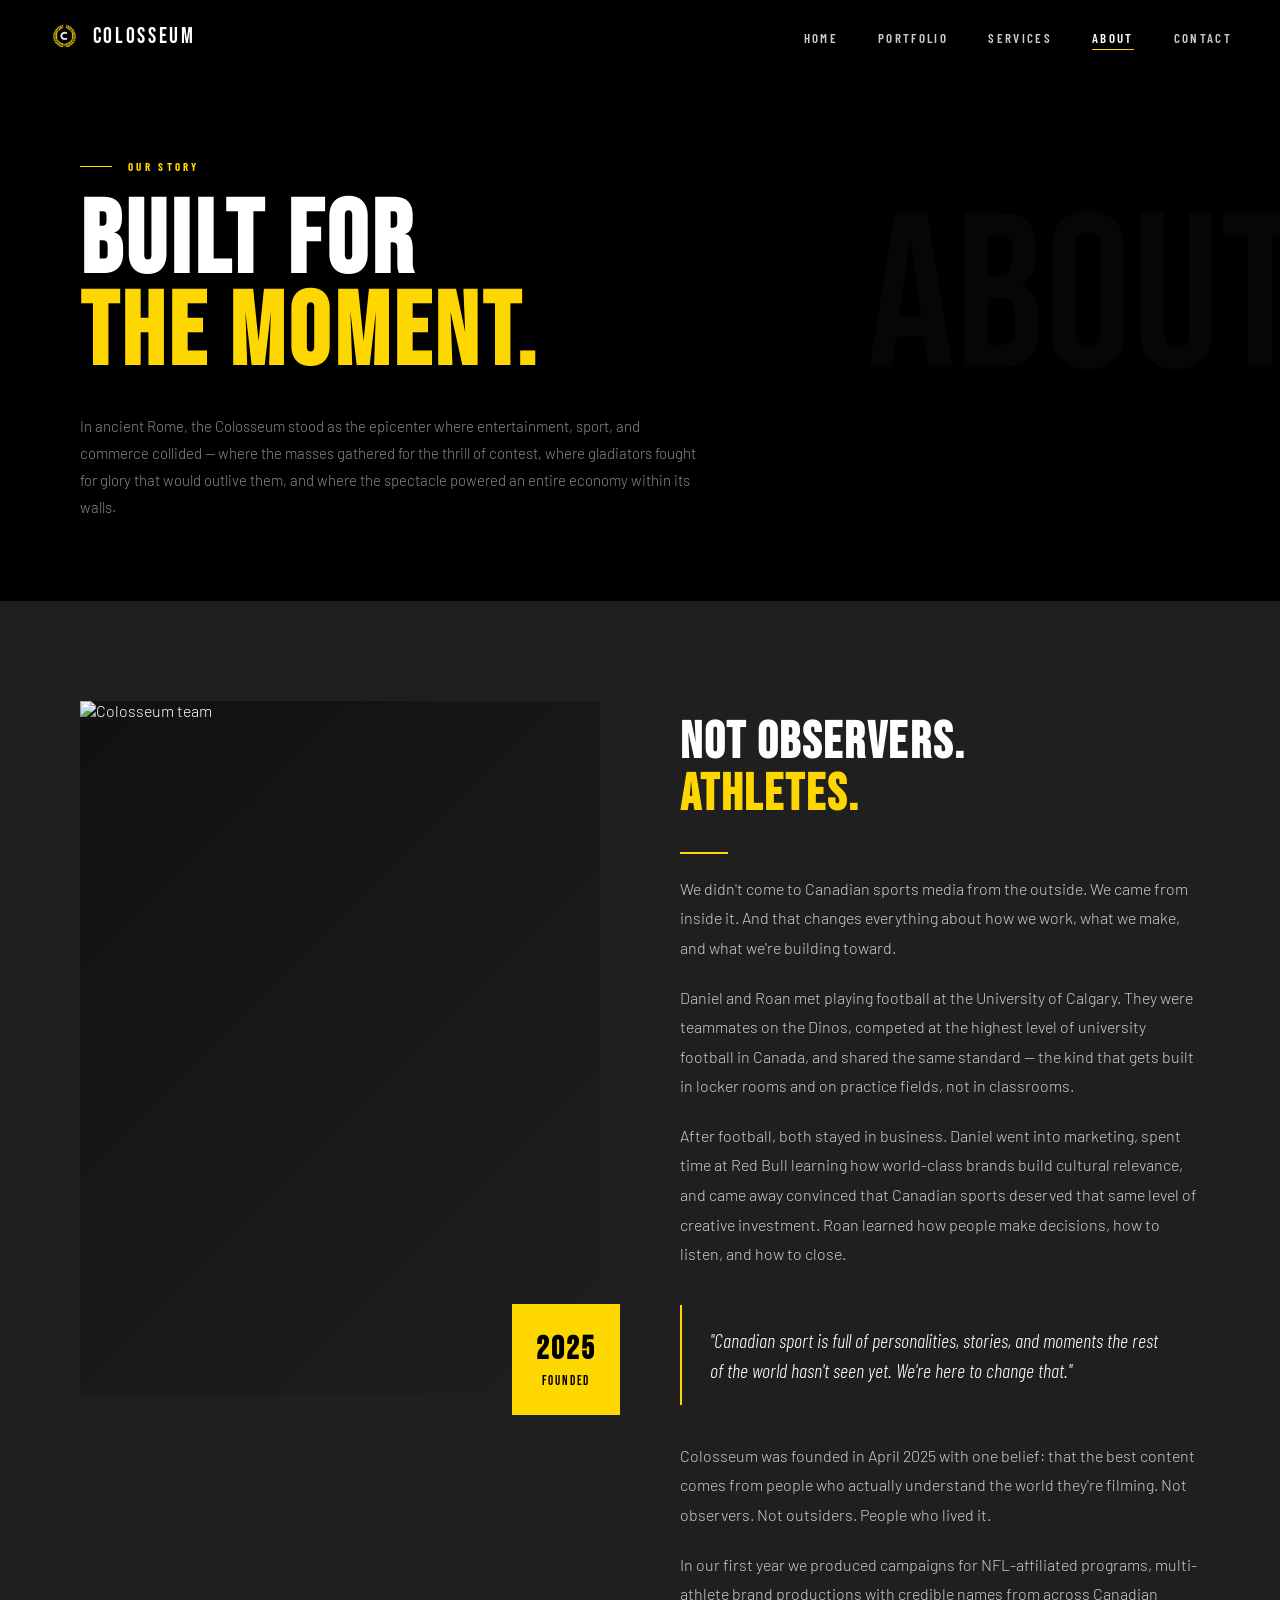
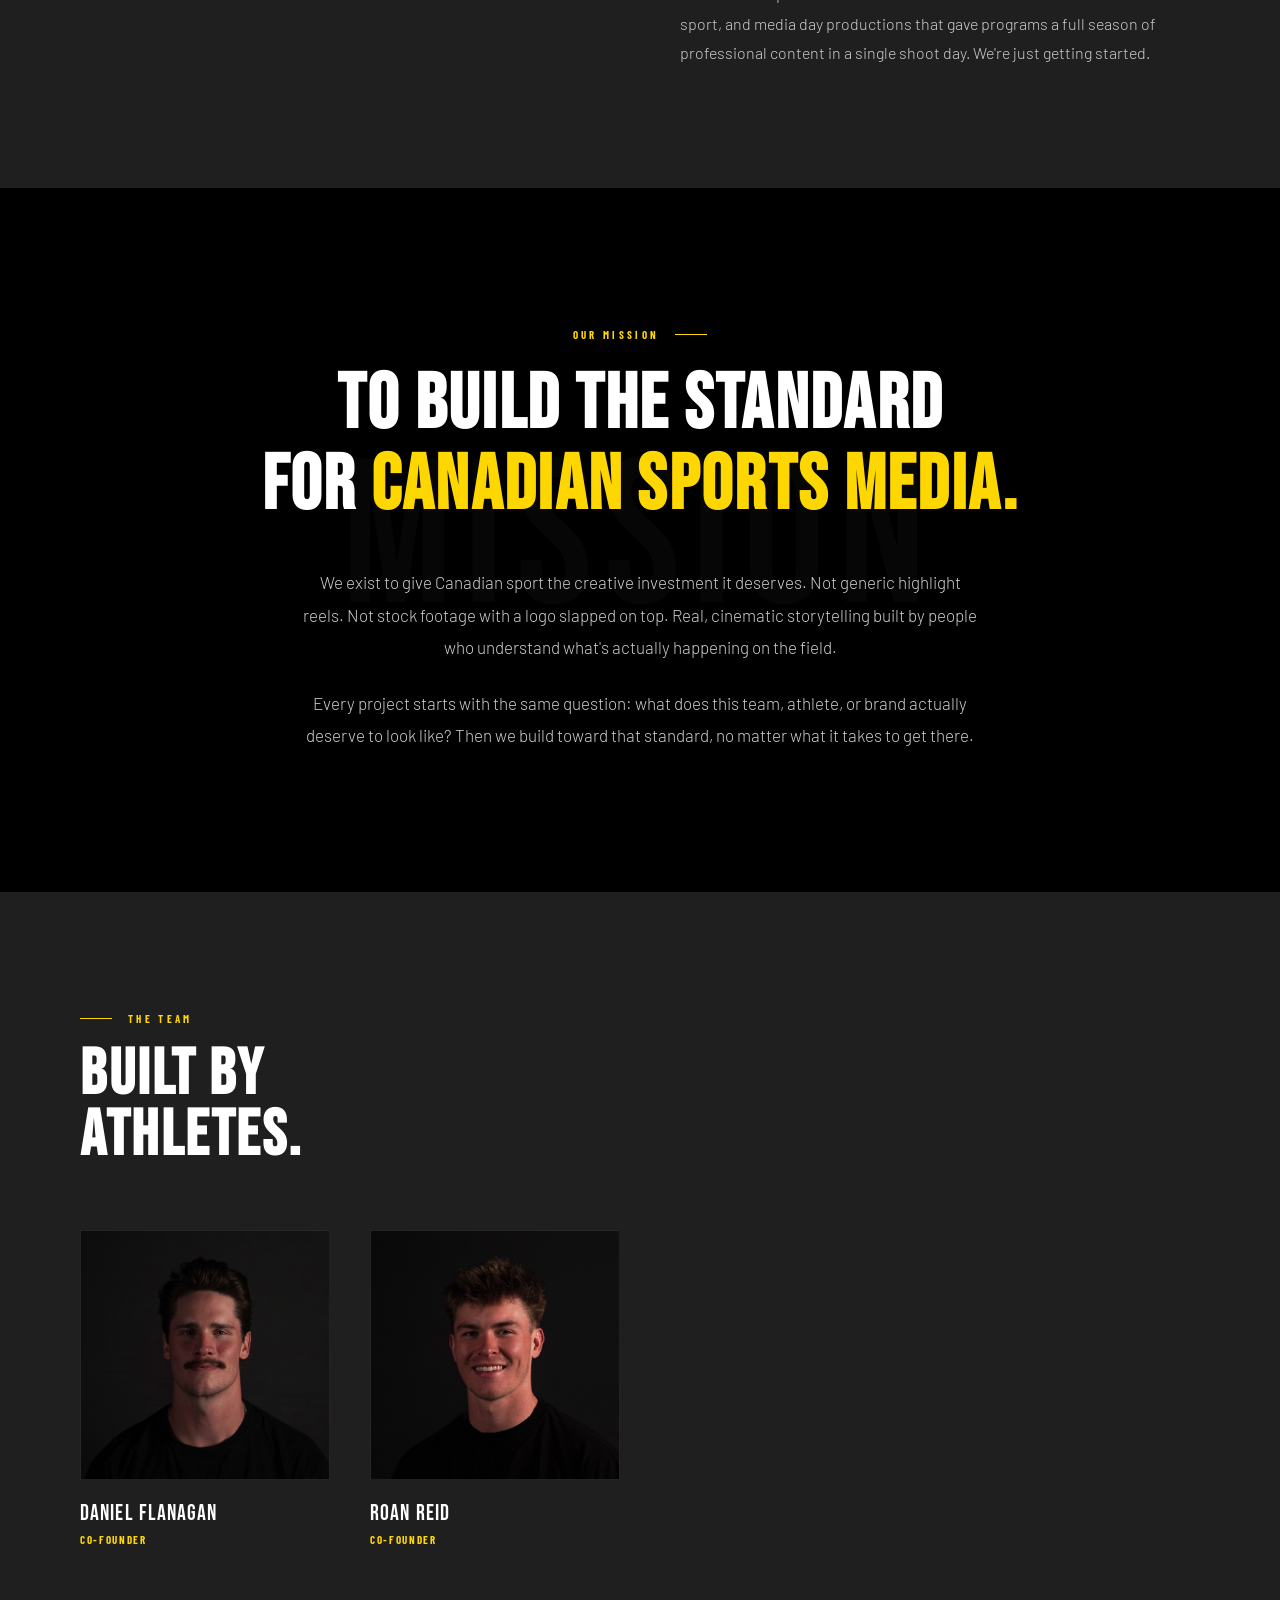
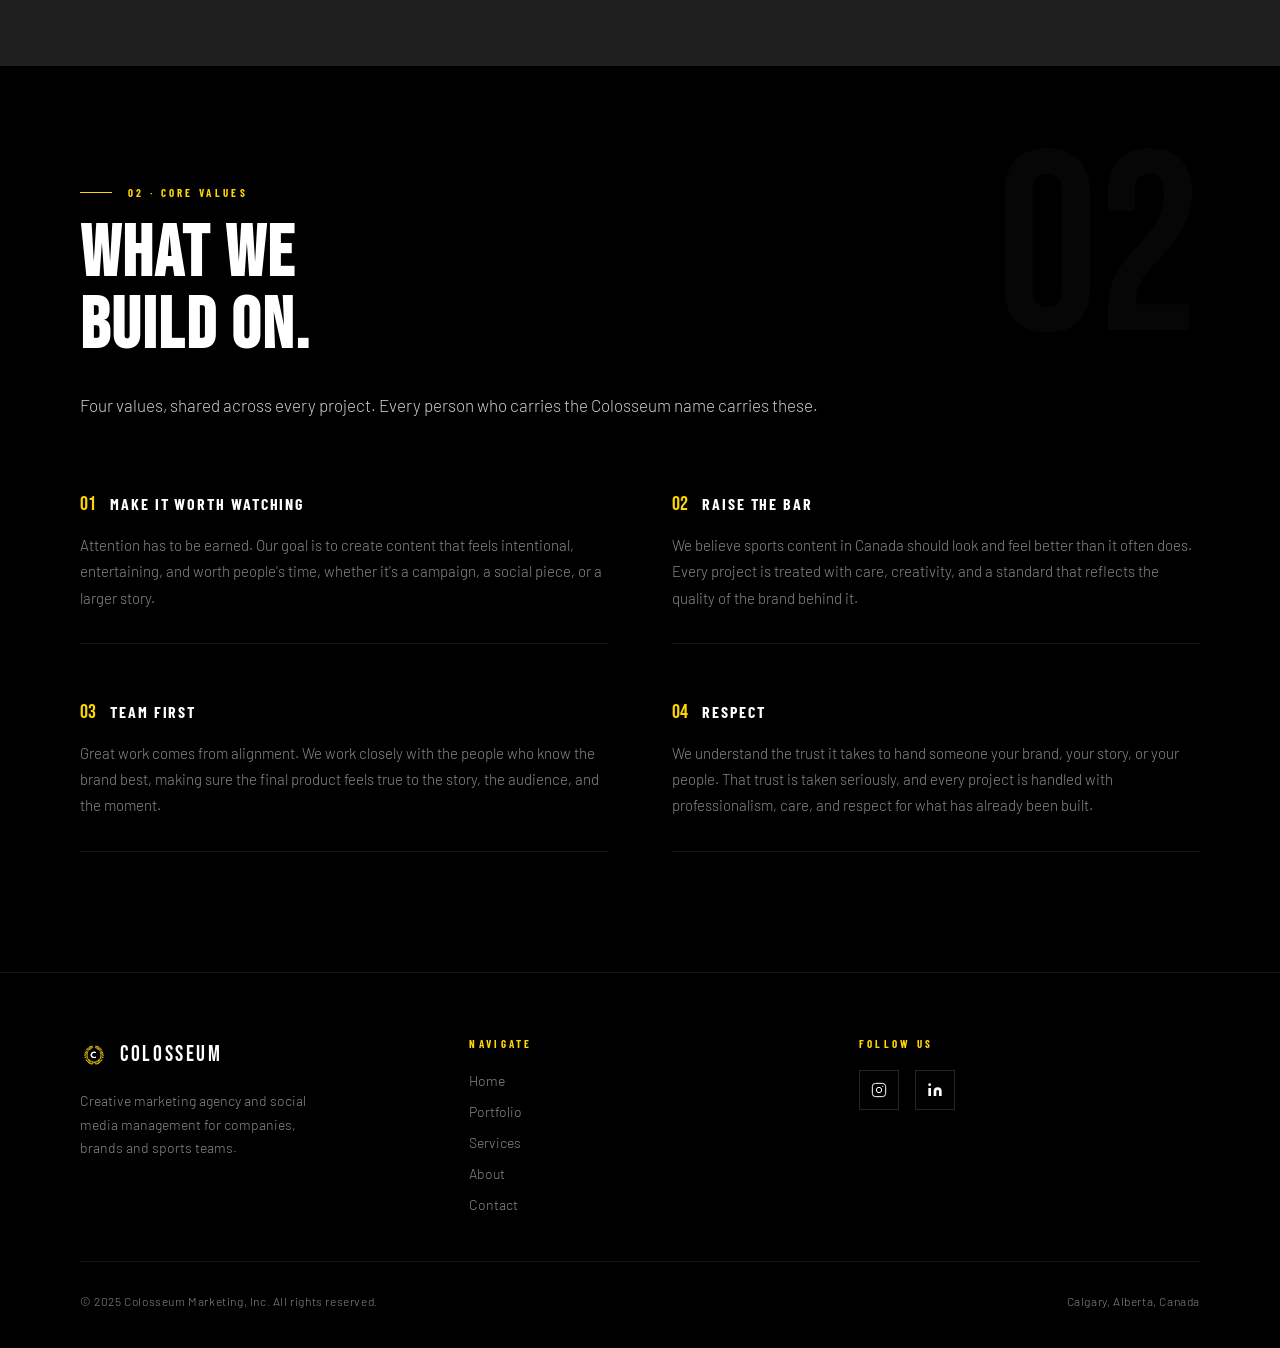
==== about.html @ 413a0470 "Update about.html" ====
<!DOCTYPE html>
<html lang="en">
<head>
  <meta charset="UTF-8">
  <meta name="viewport" content="width=device-width, initial-scale=1.0">
  <meta name="description" content="About Colosseum — Founded by Daniel Flanagan and Roan Reid, former University of Calgary Dinos athletes.">
  <title>About | COLOSSEUM</title>
  <link rel="stylesheet" href="css/style.css">
  <style>
    .page-hero { padding: 160px 80px 80px; background: var(--black); position: relative; overflow: hidden; }
    .page-hero::after { content: 'ABOUT'; position: absolute; right: -20px; top: 50%; transform: translateY(-50%); font-family: var(--font-display); font-size: 220px; color: rgba(255,255,255,0.025); pointer-events: none; line-height: 1; }
    .page-hero-label { margin-bottom: 24px; }
    .page-hero h1 { font-family: var(--font-display); font-size: clamp(56px, 8vw, 112px); letter-spacing: 0.04em; line-height: 0.9; max-width: 700px; }
    .page-hero h1 span { color: var(--gold); }
    .page-hero-tagline { font-size: 15px; color: var(--grey); line-height: 1.8; max-width: 620px; margin-top: 32px; }

    .story-section { padding: 100px 80px; background: var(--dark); }
    .story-grid { display: grid; grid-template-columns: 1fr 1fr; gap: 80px; align-items: start; }
    .story-img-wrap { position: relative; }
    .story-img { width: 100%; aspect-ratio: 3/4; background: linear-gradient(135deg, #111 0%, #1f1f1f 100%); display: flex; align-items: center; justify-content: center; position: relative; overflow: hidden; }
    .story-img img { width: 100%; height: 100%; object-fit: cover; }
    .story-img-placeholder { font-family: var(--font-display); font-size: 80px; color: rgba(255,215,0,0.15); }
    .story-img-badge { position: absolute; bottom: -20px; right: -20px; background: var(--gold); color: var(--black); padding: 24px; font-family: var(--font-display); font-size: 13px; letter-spacing: 0.15em; text-align: center; line-height: 1.4; }
    .story-img-badge strong { display: block; font-size: 32px; }
    .story-content { padding-top: 16px; }
    .story-content h2 { font-family: var(--font-display); font-size: clamp(36px, 4vw, 56px); letter-spacing: 0.04em; line-height: 1; margin-bottom: 32px; }
    .story-content h2 span { color: var(--gold); }
    .story-content p { font-size: 16px; line-height: 1.85; color: var(--light-grey); margin-bottom: 20px; }
    .story-quote { border-left: 2px solid var(--gold); padding: 20px 28px; margin: 36px 0; }
    .story-quote p { font-family: var(--font-condensed); font-size: 20px; font-weight: 300; font-style: italic; color: var(--white); line-height: 1.5; margin: 0; }

    /* MISSION */
    .mission-section { padding: 140px 80px; background: var(--black); position: relative; overflow: hidden; text-align: center; }
    .mission-section::before {
      content: 'MISSION';
      position: absolute;
      top: 50%; left: 50%;
      transform: translate(-50%, -50%);
      font-family: var(--font-display);
      font-size: clamp(80px, 16vw, 220px);
      letter-spacing: 0.06em;
      color: rgba(255,255,255,0.025);
      white-space: nowrap;
      pointer-events: none;
    }
    .mission-section .section-label { justify-content: center; margin: 0 auto 24px; }
    .mission-section .section-label::before { display: none; }
    .mission-section .section-label::after { content: ''; display: block; width: 32px; height: 1px; background: var(--gold); }
    .mission-headline {
      font-family: var(--font-display);
      font-size: clamp(40px, 6vw, 84px);
      letter-spacing: 0.03em;
      line-height: 1.05;
      max-width: 900px;
      margin: 0 auto 40px;
      position: relative;
    }
    .mission-headline span { color: var(--gold); }
    .mission-copy {
      max-width: 680px;
      margin: 0 auto;
      font-size: 17px;
      line-height: 1.9;
      color: var(--light-grey);
      position: relative;
    }
    .mission-copy p { margin-bottom: 24px; }
    .mission-copy p:last-child { margin-bottom: 0; }

    /* TEAM — Ajax-style grid of headshots */
    .team-section { padding: 120px 80px; background: var(--dark); }
    .team-grid {
      display: grid;
      grid-template-columns: repeat(4, 1fr);
      gap: 40px;
      margin-top: 64px;
    }
    .team-card { text-align: left; }
    .team-photo {
      width: 100%;
      aspect-ratio: 1;
      background: linear-gradient(135deg, #111, #1a1a1a);
      display: flex;
      align-items: center;
      justify-content: center;
      position: relative;
      overflow: hidden;
      margin-bottom: 20px;
      border: 1px solid rgba(255,255,255,0.06);
      transition: border-color 0.3s;
    }
    .team-card:hover .team-photo { border-color: rgba(255,215,0,0.3); }
    .team-photo img { width: 100%; height: 100%; object-fit: cover; object-position: top center; }
    .team-photo-placeholder { font-size: 56px; opacity: 0.2; }
    .team-name { font-family: var(--font-display); font-size: 22px; letter-spacing: 0.05em; margin-bottom: 6px; }
    .team-position { font-family: var(--font-condensed); font-size: 11px; font-weight: 700; letter-spacing: 0.15em; text-transform: uppercase; color: var(--gold); }

    /* CORE VALUES */
    .values-section { padding: 120px 80px; background: var(--black); position: relative; overflow: hidden; }
    .values-section::before {
      content: '02';
      position: absolute;
      top: 60px; right: 80px;
      font-family: var(--font-display);
      font-size: clamp(140px, 20vw, 320px);
      color: rgba(255,255,255,0.025);
      line-height: 1;
      pointer-events: none;
    }
    .values-headline {
      font-family: var(--font-display);
      font-size: clamp(40px, 6vw, 72px);
      letter-spacing: 0.03em;
      line-height: 1;
      margin-bottom: 28px;
      position: relative;
    }
    .values-intro {
      font-size: 17px;
      color: var(--light-grey);
      line-height: 1.7;
      max-width: 760px;
      margin-bottom: 72px;
      position: relative;
    }
    .values-grid {
      display: grid;
      grid-template-columns: repeat(2, 1fr);
      gap: 56px 64px;
      position: relative;
    }
    .value-item { border-bottom: 1px solid rgba(255,255,255,0.08); padding-bottom: 32px; }
    .value-heading { display: flex; align-items: baseline; gap: 14px; margin-bottom: 16px; }
    .value-num { font-family: var(--font-display); font-size: 20px; color: var(--gold); flex-shrink: 0; }
    .value-title {
      font-family: var(--font-condensed);
      font-size: 16px;
      font-weight: 700;
      letter-spacing: 0.12em;
      text-transform: uppercase;
      color: var(--white);
      line-height: 1.3;
    }
    .value-desc { font-size: 15px; color: var(--grey); line-height: 1.75; }

    .section-title { font-family: var(--font-display); font-size: clamp(40px, 5vw, 72px); letter-spacing: 0.04em; line-height: 0.95; }

    @media (max-width: 1024px) {
      .story-grid { grid-template-columns: 1fr; gap: 48px; }
      .page-hero, .story-section, .team-section, .values-section, .mission-section { padding: 80px 40px; }
      .team-grid { grid-template-columns: repeat(2, 1fr); }
      .values-grid { grid-template-columns: 1fr; gap: 40px; }
    }
    @media (max-width: 768px) {
      .page-hero { padding: 120px 24px 60px; }
      .page-hero::after { font-size: 120px; }
      .story-section, .team-section, .values-section, .mission-section { padding: 64px 24px; }
      .team-grid { grid-template-columns: repeat(2, 1fr); gap: 24px; }
      .story-img-badge { right: 0; bottom: 0; }
      .values-section::before { font-size: 140px; top: 20px; right: 20px; }
    }
  </style>
</head>
<body>

  <nav id="navbar">
    <a href="index.html" class="nav-logo">
      <img src="images/logo.png" alt="Colosseum">
      <span class="nav-logo-text">COLOSSEUM</span>
    </a>
    <ul class="nav-links">
      <li><a href="index.html">Home</a></li>
      <li><a href="portfolio.html">Portfolio</a></li>
      <li><a href="services.html">Services</a></li>
      <li><a href="about.html" class="active">About</a></li>
      <li><a href="contact.html">Contact</a></li>
    </ul>
    <button class="hamburger" id="hamburger" aria-label="Menu">
      <span></span><span></span><span></span>
    </button>
  </nav>

  <div class="mobile-menu" id="mobile-menu">
    <a href="index.html">Home</a>
    <a href="about.html">About</a>
    <a href="portfolio.html">Portfolio</a>
    <a href="services.html">Services</a>
    <a href="contact.html">Contact</a>
  </div>

  <section class="page-hero">
    <div class="section-label page-hero-label">Our Story</div>
    <h1>BUILT FOR<br><span>THE MOMENT.</span></h1>
    <p class="page-hero-tagline">In ancient Rome, the Colosseum stood as the epicenter where entertainment, sport, and commerce collided — where the masses gathered for the thrill of contest, where gladiators fought for glory that would outlive them, and where the spectacle powered an entire economy within its walls.</p>
  </section>

  <section class="story-section">
    <div class="story-grid">
      <div class="story-img-wrap reveal">
        <div class="story-img">
          <img src="images/team.jpg" alt="Colosseum team">
        </div>
        <div class="story-img-badge">
          <strong>2025</strong>
          FOUNDED
        </div>
      </div>
      <div class="story-content reveal reveal-delay-1">
        <h2>NOT OBSERVERS.<br><span>ATHLETES.</span></h2>
        <div class="gold-line"></div>
        <p>We didn't come to Canadian sports media from the outside. We came from inside it. And that changes everything about how we work, what we make, and what we're building toward.</p>
        <p>Daniel and Roan met playing football at the University of Calgary. They were teammates on the Dinos, competed at the highest level of university football in Canada, and shared the same standard — the kind that gets built in locker rooms and on practice fields, not in classrooms.</p>
        <p>After football, both stayed in business. Daniel went into marketing, spent time at Red Bull learning how world-class brands build cultural relevance, and came away convinced that Canadian sports deserved that same level of creative investment. Roan learned how people make decisions, how to listen, and how to close.</p>
        <div class="story-quote">
          <p>"Canadian sport is full of personalities, stories, and moments the rest of the world hasn't seen yet. We're here to change that."</p>
        </div>
        <p>Colosseum was founded in April 2025 with one belief: that the best content comes from people who actually understand the world they're filming. Not observers. Not outsiders. People who lived it.</p>
        <p>In our first year we produced campaigns for NFL-affiliated programs, multi-athlete brand productions with credible names from across Canadian sport, and media day productions that gave programs a full season of professional content in a single shoot day. We're just getting started.</p>
      </div>
    </div>
  </section>

  <!-- OUR MISSION -->
  <section class="mission-section">
    <div class="section-label reveal">Our Mission</div>
    <h2 class="mission-headline reveal">TO BUILD THE STANDARD<br>FOR <span>CANADIAN SPORTS MEDIA.</span></h2>
    <div class="mission-copy reveal reveal-delay-1">
      <p>We exist to give Canadian sport the creative investment it deserves. Not generic highlight reels. Not stock footage with a logo slapped on top. Real, cinematic storytelling built by people who understand what's actually happening on the field.</p>
      <p>Every project starts with the same question: what does this team, athlete, or brand actually deserve to look like? Then we build toward that standard, no matter what it takes to get there.</p>
    </div>
  </section>

  <!-- TEAM -->
  <section class="team-section">
    <div class="section-label reveal">The Team</div>
    <h2 class="section-title reveal">BUILT BY<br>ATHLETES.</h2>

    <div class="team-grid">
      <div class="team-card reveal">
        <div class="team-photo">
          <img src="images/daniel.jpg" alt="Daniel Flanagan">
        </div>
        <div class="team-name">DANIEL FLANAGAN</div>
        <div class="team-position">Co-Founder</div>
      </div>

      <div class="team-card reveal reveal-delay-1">
        <div class="team-photo">
          <img src="images/roan.jpg" alt="Roan Reid">
        </div>
        <div class="team-name">ROAN REID</div>
        <div class="team-position">Co-Founder</div>
      </div>
    </div>
  </section>

  <!-- CORE VALUES -->
  <section class="values-section">
    <div class="section-label reveal">02 · Core Values</div>
    <h2 class="values-headline reveal">WHAT WE<br>BUILD ON.</h2>
    <p class="values-intro reveal reveal-delay-1">Four values, shared across every project. Every person who carries the Colosseum name carries these.</p>

    <div class="values-grid">
      <div class="value-item reveal">
        <div class="value-heading">
          <span class="value-num">01</span>
          <span class="value-title">Make It Worth Watching</span>
        </div>
        <p class="value-desc">Attention has to be earned. Our goal is to create content that feels intentional, entertaining, and worth people's time, whether it's a campaign, a social piece, or a larger story.</p>
      </div>

      <div class="value-item reveal reveal-delay-1">
        <div class="value-heading">
          <span class="value-num">02</span>
          <span class="value-title">Raise the Bar</span>
        </div>
        <p class="value-desc">We believe sports content in Canada should look and feel better than it often does. Every project is treated with care, creativity, and a standard that reflects the quality of the brand behind it.</p>
      </div>

      <div class="value-item reveal">
        <div class="value-heading">
          <span class="value-num">03</span>
          <span class="value-title">Team First</span>
        </div>
        <p class="value-desc">Great work comes from alignment. We work closely with the people who know the brand best, making sure the final product feels true to the story, the audience, and the moment.</p>
      </div>

      <div class="value-item reveal reveal-delay-1">
        <div class="value-heading">
          <span class="value-num">04</span>
          <span class="value-title">Respect</span>
        </div>
        <p class="value-desc">We understand the trust it takes to hand someone your brand, your story, or your people. That trust is taken seriously, and every project is handled with professionalism, care, and respect for what has already been built.</p>
      </div>
    </div>
  </section>

  <footer>
    <div class="footer-inner">
      <div class="footer-brand">
        <div class="nav-logo">
          <img src="images/logo.png" alt="Colosseum" style="height:36px;">
          <span class="nav-logo-text">COLOSSEUM</span>
        </div>
        <p>Creative marketing agency and social media management for companies, brands and sports teams.</p>
      </div>
      <div class="footer-nav">
        <h4>Navigate</h4>
        <ul>
          <li><a href="index.html">Home</a></li>
          <li><a href="portfolio.html">Portfolio</a></li>
          <li><a href="services.html">Services</a></li>
          <li><a href="about.html">About</a></li>
          <li><a href="contact.html">Contact</a></li>
        </ul>
      </div>
      <div class="footer-social">
        <h4>Follow Us</h4>
        <div class="social-links">
          <a href="https://www.instagram.com/colosseumsports_" class="social-link" aria-label="Instagram">
            <svg width="16" height="16" viewBox="0 0 24 24" fill="none" stroke="currentColor" stroke-width="1.5"><rect x="2" y="2" width="20" height="20" rx="5"/><circle cx="12" cy="12" r="4"/><circle cx="17.5" cy="6.5" r="1" fill="currentColor" stroke="none"/></svg>
          </a>
          <a href="https://www.linkedin.com/company/colosseum-marketing-incorp" class="social-link" aria-label="LinkedIn">
            <svg width="16" height="16" viewBox="0 0 24 24" fill="currentColor"><path d="M16 8a6 6 0 016 6v7h-4v-7a2 2 0 00-2-2 2 2 0 00-2 2v7h-4v-7a6 6 0 016-6zM2 9h4v12H2z"/><circle cx="4" cy="4" r="2"/></svg>
          </a>
        </div>
      </div>
    </div>
    <div class="footer-bottom">
      <p>© 2025 Colosseum Marketing, Inc. All rights reserved.</p>
      <p>Calgary, Alberta, Canada</p>
    </div>
  </footer>

  <script src="js/main.js"></script>
</body>
</html>
---- css/style.css ----
@import url('https://fonts.googleapis.com/css2?family=Bebas+Neue&family=Barlow:ital,wght@0,300;0,400;0,500;0,600;0,700;1,300;1,400&family=Barlow+Condensed:wght@300;400;500;600;700;800&display=swap');

:root {
  --black: #000000;
  --dark: #201F1F;
  --gold: #FFD700;
  --white: #FFFFFF;
  --grey: #888888;
  --light-grey: #cccccc;
  --font-display: 'Bebas Neue', sans-serif;
  --font-condensed: 'Barlow Condensed', sans-serif;
  --font-body: 'Barlow', sans-serif;
}

*, *::before, *::after { box-sizing: border-box; margin: 0; padding: 0; }

html { scroll-behavior: smooth; }

body {
  background: var(--black);
  color: var(--white);
  font-family: var(--font-body);
  font-weight: 300;
  overflow-x: hidden;
  -webkit-font-smoothing: antialiased;
}

a { color: inherit; text-decoration: none; }

img { max-width: 100%; display: block; }

/* ─── NAVBAR ─── */
#navbar {
  position: fixed;
  top: 0; left: 0; right: 0;
  z-index: 1000;
  display: flex;
  align-items: center;
  justify-content: space-between;
  padding: 0 48px;
  height: 72px;
  transition: background 0.4s ease, backdrop-filter 0.4s ease;
}

#navbar.scrolled {
  background: rgba(0,0,0,0.92);
  backdrop-filter: blur(12px);
  border-bottom: 1px solid rgba(255,215,0,0.15);
}

.nav-logo {
  display: flex;
  align-items: center;
  gap: 12px;
}

.nav-logo img {
  height: 42px;
  width: auto;
}

.nav-logo-text {
  font-family: var(--font-display);
  font-size: 22px;
  letter-spacing: 0.12em;
  color: var(--white);
}

.nav-links {
  display: flex;
  align-items: center;
  gap: 40px;
  list-style: none;
}

.nav-links a {
  font-family: var(--font-condensed);
  font-size: 13px;
  font-weight: 600;
  letter-spacing: 0.18em;
  text-transform: uppercase;
  color: var(--light-grey);
  transition: color 0.2s;
  position: relative;
}

.nav-links a::after {
  content: '';
  position: absolute;
  bottom: -4px; left: 0;
  width: 0; height: 1px;
  background: var(--gold);
  transition: width 0.3s ease;
}

.nav-links a:hover,
.nav-links a.active {
  color: var(--white);
}

.nav-links a:hover::after,
.nav-links a.active::after {
  width: 100%;
}

/* Hamburger */
.hamburger {
  display: none;
  flex-direction: column;
  gap: 5px;
  cursor: pointer;
  padding: 8px;
  background: none;
  border: none;
}

.hamburger span {
  display: block;
  width: 24px;
  height: 2px;
  background: var(--white);
  transition: all 0.3s ease;
}

.hamburger.open span:nth-child(1) { transform: translateY(7px) rotate(45deg); }
.hamburger.open span:nth-child(2) { opacity: 0; }
.hamburger.open span:nth-child(3) { transform: translateY(-7px) rotate(-45deg); }

.mobile-menu {
  display: none;
  position: fixed;
  top: 72px; left: 0; right: 0;
  background: rgba(0,0,0,0.97);
  backdrop-filter: blur(20px);
  z-index: 999;
  padding: 32px 48px;
  border-bottom: 1px solid rgba(255,215,0,0.2);
  flex-direction: column;
  gap: 28px;
}

.mobile-menu.open { display: flex; }

.mobile-menu a {
  font-family: var(--font-display);
  font-size: 32px;
  letter-spacing: 0.1em;
  color: var(--white);
  transition: color 0.2s;
}

.mobile-menu a:hover { color: var(--gold); }

/* ─── BUTTONS ─── */
.btn {
  display: inline-flex;
  align-items: center;
  gap: 10px;
  font-family: var(--font-condensed);
  font-size: 13px;
  font-weight: 700;
  letter-spacing: 0.2em;
  text-transform: uppercase;
  padding: 14px 32px;
  cursor: pointer;
  transition: all 0.3s ease;
  border: none;
}

.btn-gold {
  background: var(--gold);
  color: var(--black);
}

.btn-gold:hover {
  background: var(--white);
  color: var(--black);
  transform: translateY(-2px);
}

.btn-outline {
  background: transparent;
  color: var(--white);
  border: 1px solid rgba(255,255,255,0.4);
}

.btn-outline:hover {
  border-color: var(--gold);
  color: var(--gold);
  transform: translateY(-2px);
}

/* ─── SECTION LABELS ─── */
.section-label {
  font-family: var(--font-condensed);
  font-size: 11px;
  font-weight: 700;
  letter-spacing: 0.3em;
  text-transform: uppercase;
  color: var(--gold);
  display: flex;
  align-items: center;
  gap: 16px;
  margin-bottom: 20px;
}

.section-label::before {
  content: '';
  display: block;
  width: 32px;
  height: 1px;
  background: var(--gold);
}

/* ─── FOOTER ─── */
footer {
  background: var(--black);
  border-top: 1px solid rgba(255,255,255,0.08);
  padding: 64px 80px 40px;
}

.footer-inner {
  display: grid;
  grid-template-columns: 1fr 1fr 1fr;
  gap: 48px;
  margin-bottom: 48px;
}

.footer-brand .nav-logo { margin-bottom: 16px; }
.footer-brand p {
  font-size: 14px;
  color: var(--grey);
  line-height: 1.7;
  max-width: 260px;
}

.footer-nav h4,
.footer-social h4 {
  font-family: var(--font-condensed);
  font-size: 11px;
  font-weight: 700;
  letter-spacing: 0.3em;
  text-transform: uppercase;
  color: var(--gold);
  margin-bottom: 20px;
}

.footer-nav ul { list-style: none; display: flex; flex-direction: column; gap: 12px; }
.footer-nav a {
  font-size: 14px;
  color: var(--grey);
  transition: color 0.2s;
}
.footer-nav a:hover { color: var(--white); }

.footer-social .social-links { display: flex; gap: 16px; }
.social-link {
  width: 40px; height: 40px;
  border: 1px solid rgba(255,255,255,0.15);
  display: flex; align-items: center; justify-content: center;
  transition: all 0.3s;
  font-size: 16px;
}
.social-link:hover {
  border-color: var(--gold);
  color: var(--gold);
  transform: translateY(-2px);
}

.footer-bottom {
  border-top: 1px solid rgba(255,255,255,0.08);
  padding-top: 32px;
  display: flex;
  align-items: center;
  justify-content: space-between;
}

.footer-bottom p {
  font-size: 12px;
  color: var(--grey);
  letter-spacing: 0.05em;
}

/* ─── GOLD LINE DIVIDER ─── */
.gold-line {
  width: 48px;
  height: 2px;
  background: var(--gold);
  margin: 20px 0;
}

/* ─── ANIMATE ON SCROLL ─── */
.reveal {
  opacity: 0;
  transform: translateY(40px);
  transition: opacity 0.8s ease, transform 0.8s ease;
}

.reveal.visible {
  opacity: 1;
  transform: translateY(0);
}

.reveal-delay-1 { transition-delay: 0.1s; }
.reveal-delay-2 { transition-delay: 0.2s; }
.reveal-delay-3 { transition-delay: 0.3s; }
.reveal-delay-4 { transition-delay: 0.4s; }

/* ─── RESPONSIVE ─── */
@media (max-width: 768px) {
  #navbar { padding: 0 24px; }
  .nav-links { display: none; }
  .hamburger { display: flex; }
  footer { padding: 48px 24px 32px; }
  .footer-inner { grid-template-columns: 1fr; gap: 32px; }
  .footer-bottom { flex-direction: column; gap: 12px; text-align: center; }
}
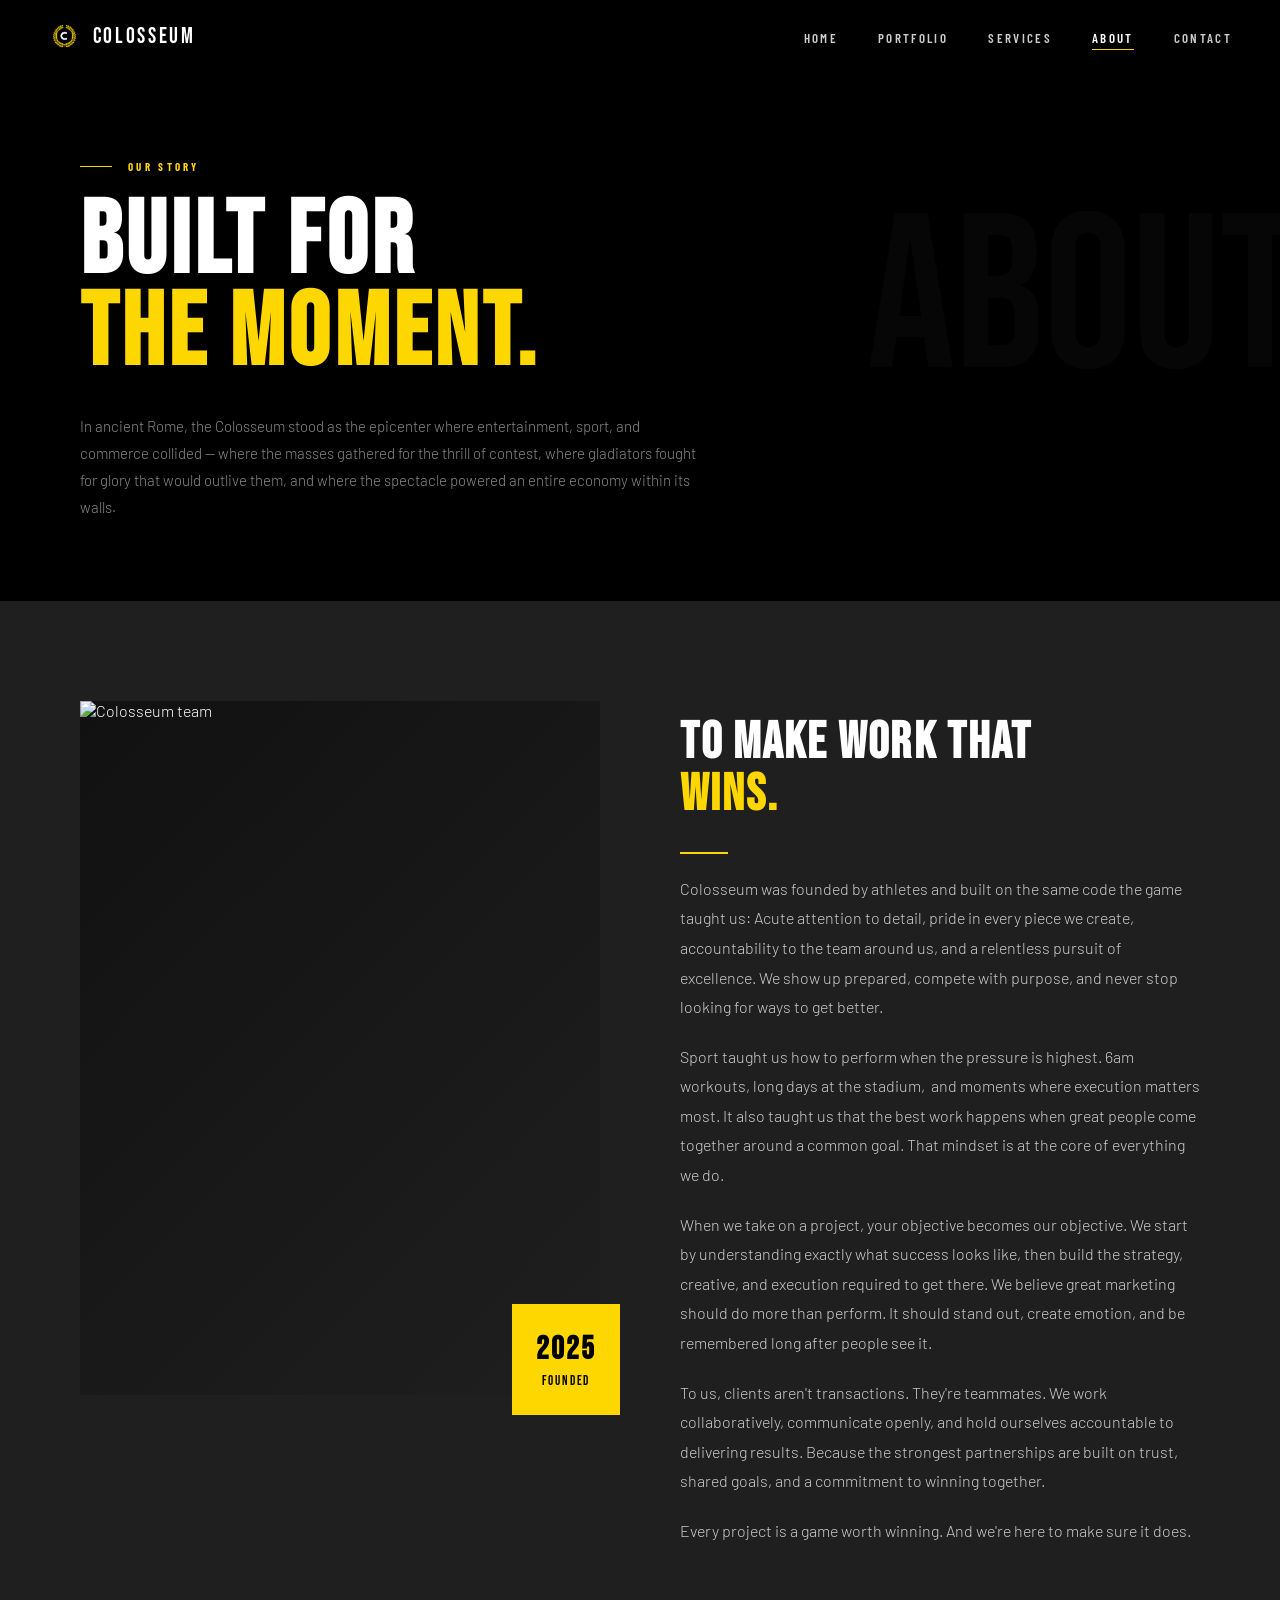
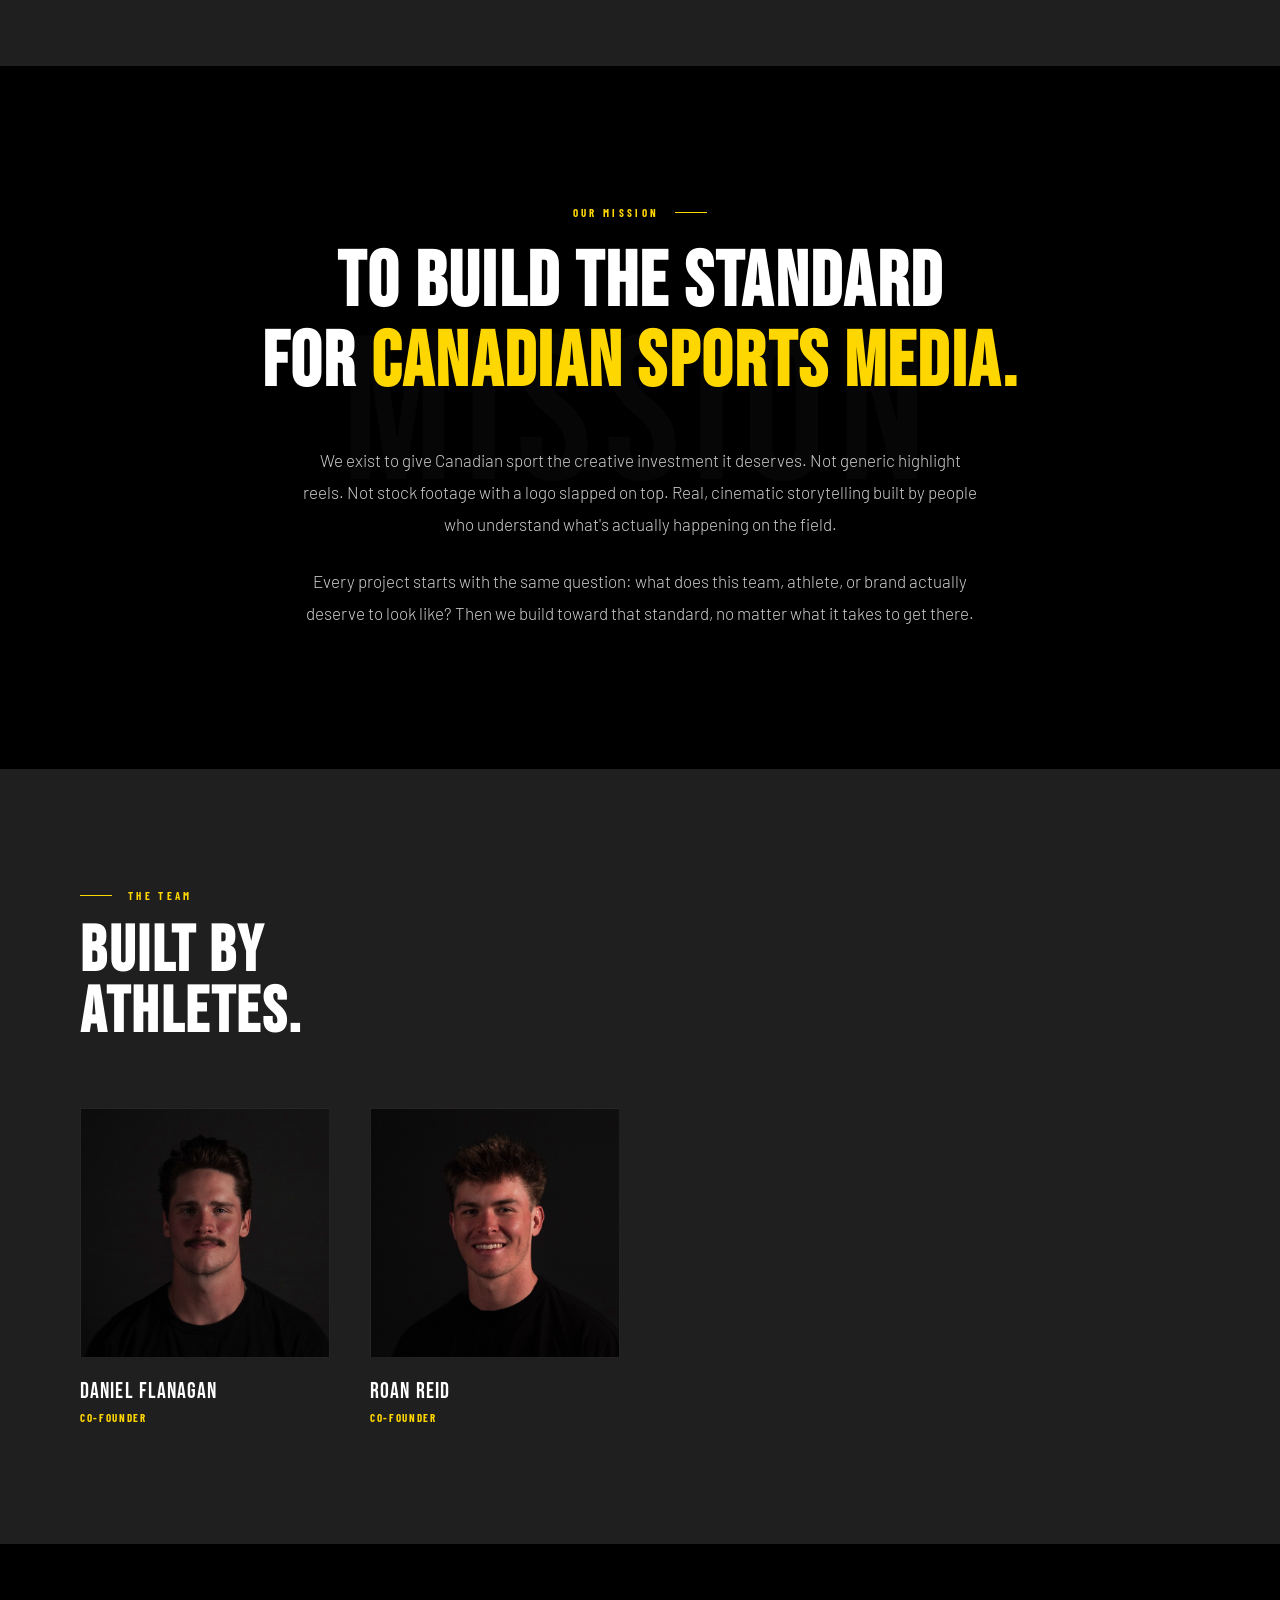
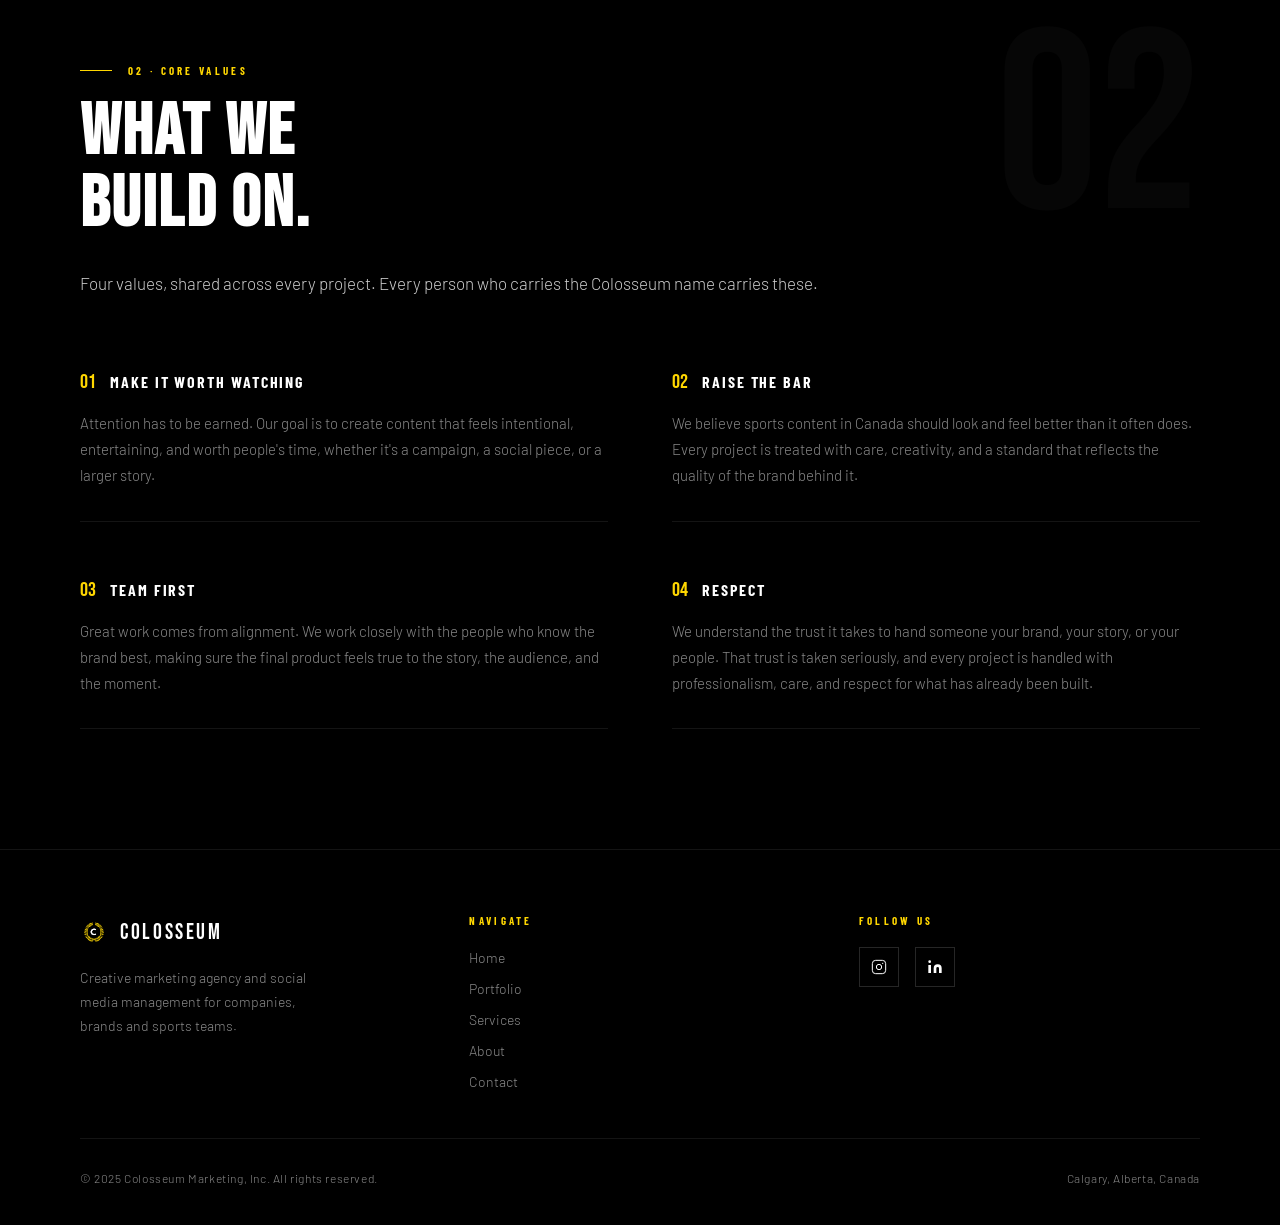
==== commit 74a5c7ad: "Update about.html" ====
--- a/about.html
+++ b/about.html
@@ -5,6 +5,7 @@
   <meta name="viewport" content="width=device-width, initial-scale=1.0">
   <meta name="description" content="About Colosseum — Founded by Daniel Flanagan and Roan Reid, former University of Calgary Dinos athletes.">
   <title>About | COLOSSEUM</title>
+  <link rel="icon" type="image/png" href="images/logo.png">
   <link rel="stylesheet" href="css/style.css">
   <style>
     .page-hero { padding: 160px 80px 80px; background: var(--black); position: relative; overflow: hidden; }
@@ -206,16 +207,13 @@
         </div>
       </div>
       <div class="story-content reveal reveal-delay-1">
-        <h2>NOT OBSERVERS.<br><span>ATHLETES.</span></h2>
+        <h2>TO MAKE WORK THAT<br><span>WINS.</span></h2>
         <div class="gold-line"></div>
-        <p>We didn't come to Canadian sports media from the outside. We came from inside it. And that changes everything about how we work, what we make, and what we're building toward.</p>
-        <p>Daniel and Roan met playing football at the University of Calgary. They were teammates on the Dinos, competed at the highest level of university football in Canada, and shared the same standard — the kind that gets built in locker rooms and on practice fields, not in classrooms.</p>
-        <p>After football, both stayed in business. Daniel went into marketing, spent time at Red Bull learning how world-class brands build cultural relevance, and came away convinced that Canadian sports deserved that same level of creative investment. Roan learned how people make decisions, how to listen, and how to close.</p>
-        <div class="story-quote">
-          <p>"Canadian sport is full of personalities, stories, and moments the rest of the world hasn't seen yet. We're here to change that."</p>
-        </div>
-        <p>Colosseum was founded in April 2025 with one belief: that the best content comes from people who actually understand the world they're filming. Not observers. Not outsiders. People who lived it.</p>
-        <p>In our first year we produced campaigns for NFL-affiliated programs, multi-athlete brand productions with credible names from across Canadian sport, and media day productions that gave programs a full season of professional content in a single shoot day. We're just getting started.</p>
+        <p>Colosseum was founded by athletes and built on the same code the game taught us: Acute attention to detail, pride in every piece we create, accountability to the team around us, and a relentless pursuit of excellence. We show up prepared, compete with purpose, and never stop looking for ways to get better.</p>
+        <p>Sport taught us how to perform when the pressure is highest. 6am workouts, long days at the stadium,  and moments where execution matters most. It also taught us that the best work happens when great people come together around a common goal. That mindset is at the core of everything we do.</p>
+        <p>When we take on a project, your objective becomes our objective. We start by understanding exactly what success looks like, then build the strategy, creative, and execution required to get there. We believe great marketing should do more than perform. It should stand out, create emotion, and be remembered long after people see it.</p>
+        <p>To us, clients aren't transactions. They're teammates. We work collaboratively, communicate openly, and hold ourselves accountable to delivering results. Because the strongest partnerships are built on trust, shared goals, and a commitment to winning together.</p>
+        <p>Every project is a game worth winning. And we're here to make sure it does.</p>
       </div>
     </div>
   </section>
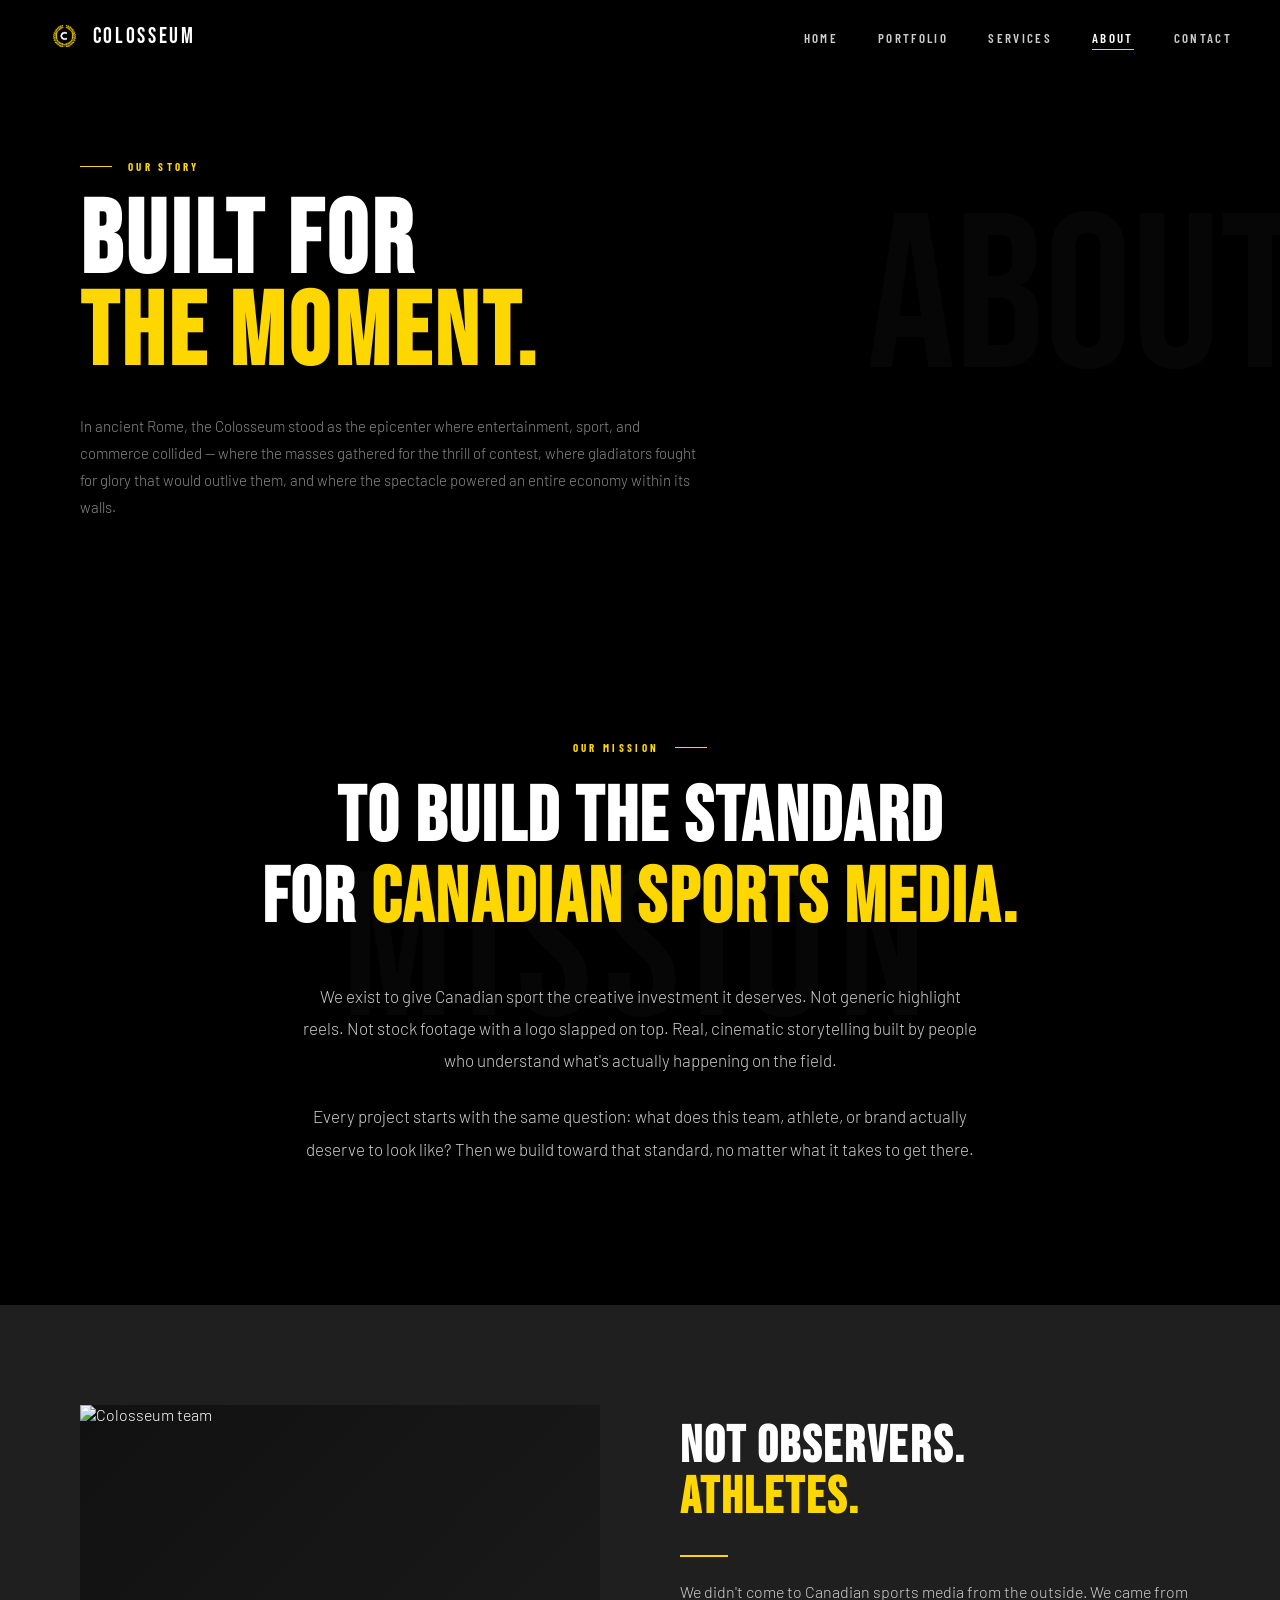
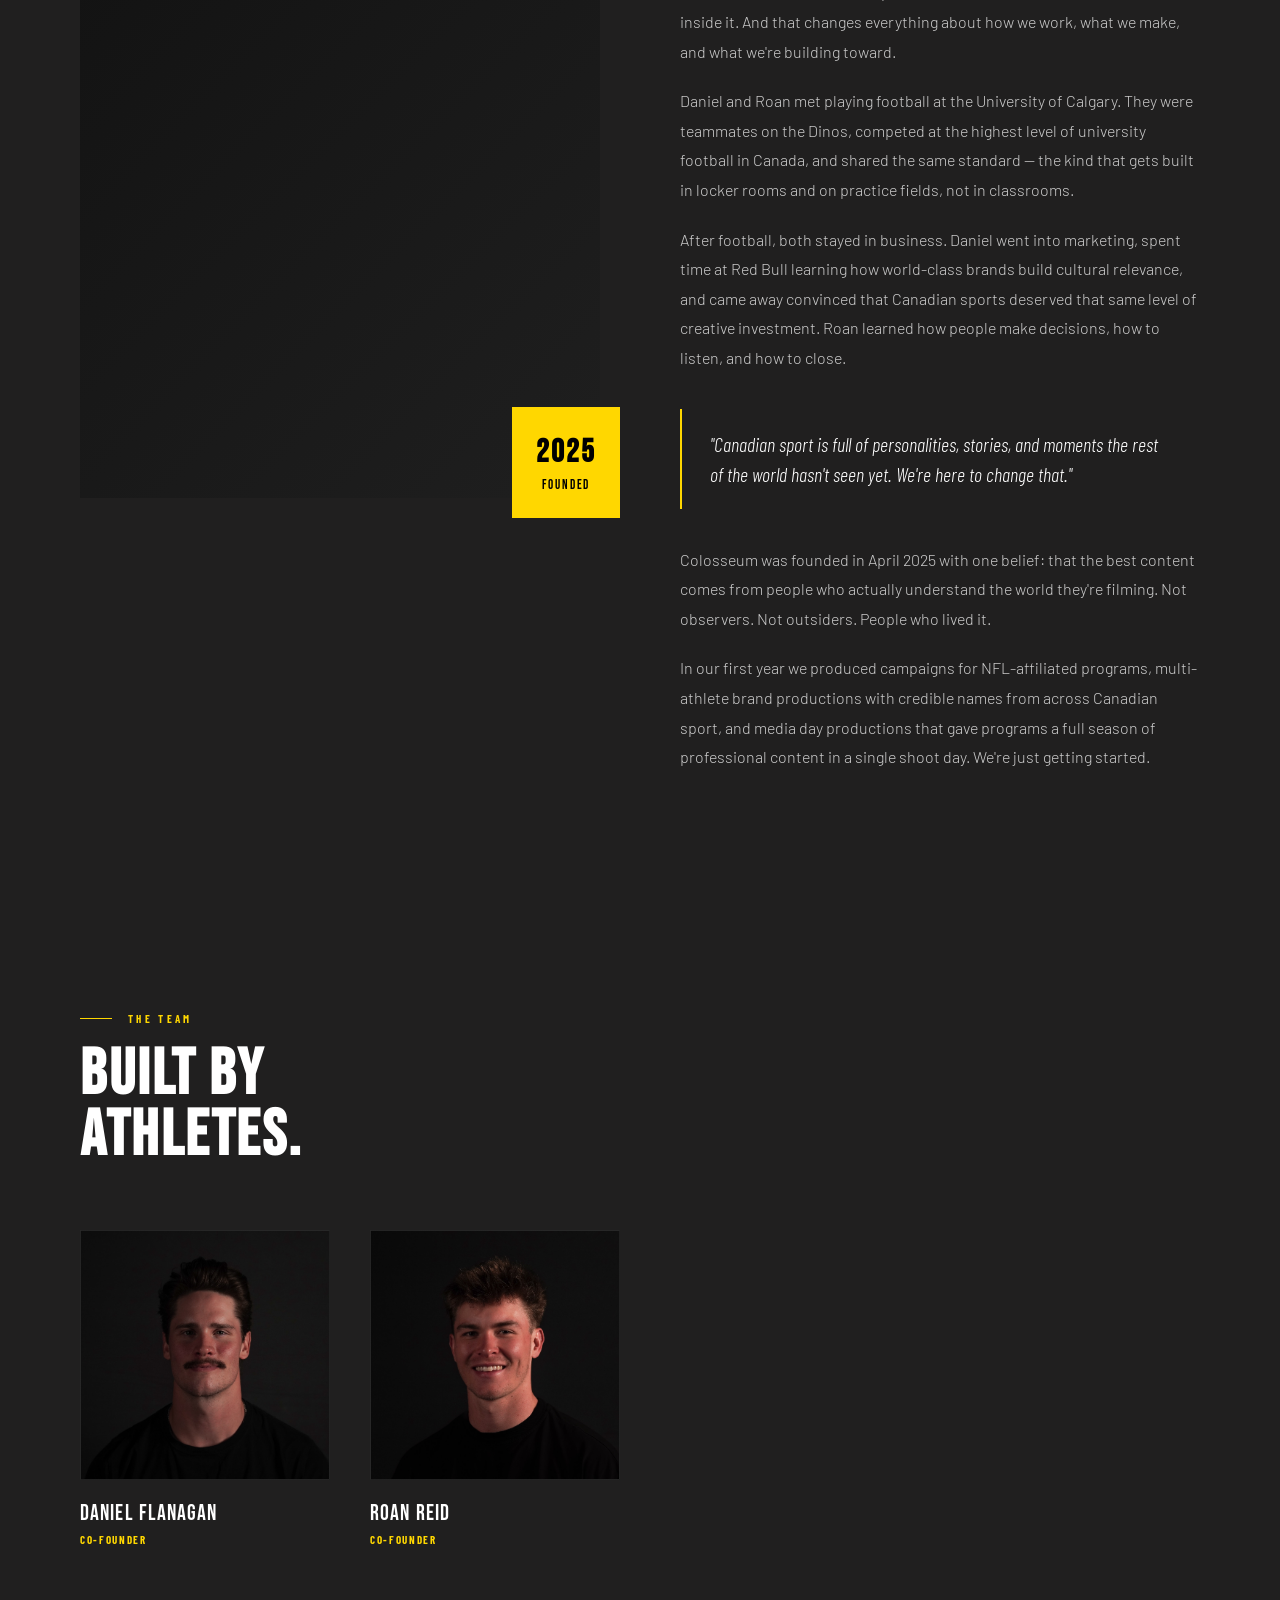
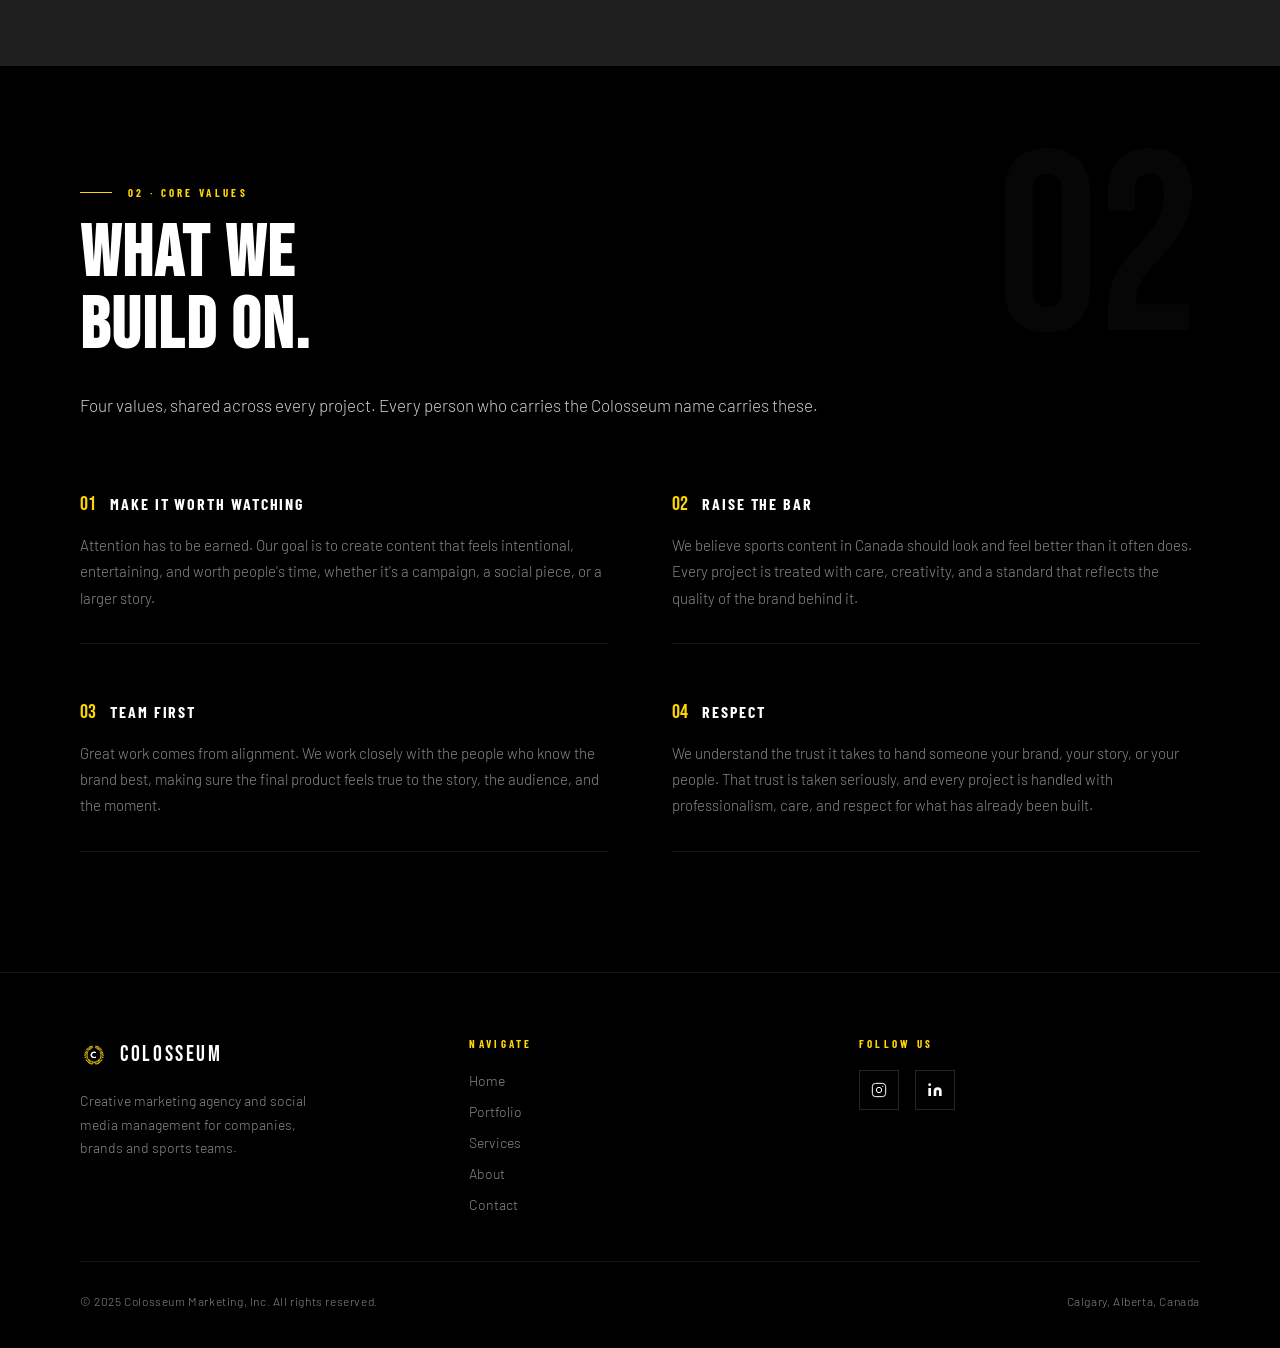
==== commit 8a3957af: "Update about.html" ====
--- a/about.html
+++ b/about.html
@@ -195,29 +195,6 @@
     <p class="page-hero-tagline">In ancient Rome, the Colosseum stood as the epicenter where entertainment, sport, and commerce collided — where the masses gathered for the thrill of contest, where gladiators fought for glory that would outlive them, and where the spectacle powered an entire economy within its walls.</p>
   </section>
 
-  <section class="story-section">
-    <div class="story-grid">
-      <div class="story-img-wrap reveal">
-        <div class="story-img">
-          <img src="images/team.jpg" alt="Colosseum team">
-        </div>
-        <div class="story-img-badge">
-          <strong>2025</strong>
-          FOUNDED
-        </div>
-      </div>
-      <div class="story-content reveal reveal-delay-1">
-        <h2>TO MAKE WORK THAT<br><span>WINS.</span></h2>
-        <div class="gold-line"></div>
-        <p>Colosseum was founded by athletes and built on the same code the game taught us: Acute attention to detail, pride in every piece we create, accountability to the team around us, and a relentless pursuit of excellence. We show up prepared, compete with purpose, and never stop looking for ways to get better.</p>
-        <p>Sport taught us how to perform when the pressure is highest. 6am workouts, long days at the stadium,  and moments where execution matters most. It also taught us that the best work happens when great people come together around a common goal. That mindset is at the core of everything we do.</p>
-        <p>When we take on a project, your objective becomes our objective. We start by understanding exactly what success looks like, then build the strategy, creative, and execution required to get there. We believe great marketing should do more than perform. It should stand out, create emotion, and be remembered long after people see it.</p>
-        <p>To us, clients aren't transactions. They're teammates. We work collaboratively, communicate openly, and hold ourselves accountable to delivering results. Because the strongest partnerships are built on trust, shared goals, and a commitment to winning together.</p>
-        <p>Every project is a game worth winning. And we're here to make sure it does.</p>
-      </div>
-    </div>
-  </section>
-
   <!-- OUR MISSION -->
   <section class="mission-section">
     <div class="section-label reveal">Our Mission</div>
@@ -225,6 +202,32 @@
     <div class="mission-copy reveal reveal-delay-1">
       <p>We exist to give Canadian sport the creative investment it deserves. Not generic highlight reels. Not stock footage with a logo slapped on top. Real, cinematic storytelling built by people who understand what's actually happening on the field.</p>
       <p>Every project starts with the same question: what does this team, athlete, or brand actually deserve to look like? Then we build toward that standard, no matter what it takes to get there.</p>
+    </div>
+  </section>
+
+  <section class="story-section">
+    <div class="story-grid">
+      <div class="story-img-wrap reveal">
+        <div class="story-img">
+          <img src="images/team.jpg" alt="Colosseum team">
+        </div>
+        <div class="story-img-badge">
+          <strong>2025</strong>
+          FOUNDED
+        </div>
+      </div>
+      <div class="story-content reveal reveal-delay-1">
+        <h2>NOT OBSERVERS.<br><span>ATHLETES.</span></h2>
+        <div class="gold-line"></div>
+        <p>We didn't come to Canadian sports media from the outside. We came from inside it. And that changes everything about how we work, what we make, and what we're building toward.</p>
+        <p>Daniel and Roan met playing football at the University of Calgary. They were teammates on the Dinos, competed at the highest level of university football in Canada, and shared the same standard — the kind that gets built in locker rooms and on practice fields, not in classrooms.</p>
+        <p>After football, both stayed in business. Daniel went into marketing, spent time at Red Bull learning how world-class brands build cultural relevance, and came away convinced that Canadian sports deserved that same level of creative investment. Roan learned how people make decisions, how to listen, and how to close.</p>
+        <div class="story-quote">
+          <p>"Canadian sport is full of personalities, stories, and moments the rest of the world hasn't seen yet. We're here to change that."</p>
+        </div>
+        <p>Colosseum was founded in April 2025 with one belief: that the best content comes from people who actually understand the world they're filming. Not observers. Not outsiders. People who lived it.</p>
+        <p>In our first year we produced campaigns for NFL-affiliated programs, multi-athlete brand productions with credible names from across Canadian sport, and media day productions that gave programs a full season of professional content in a single shoot day. We're just getting started.</p>
+      </div>
     </div>
   </section>
 
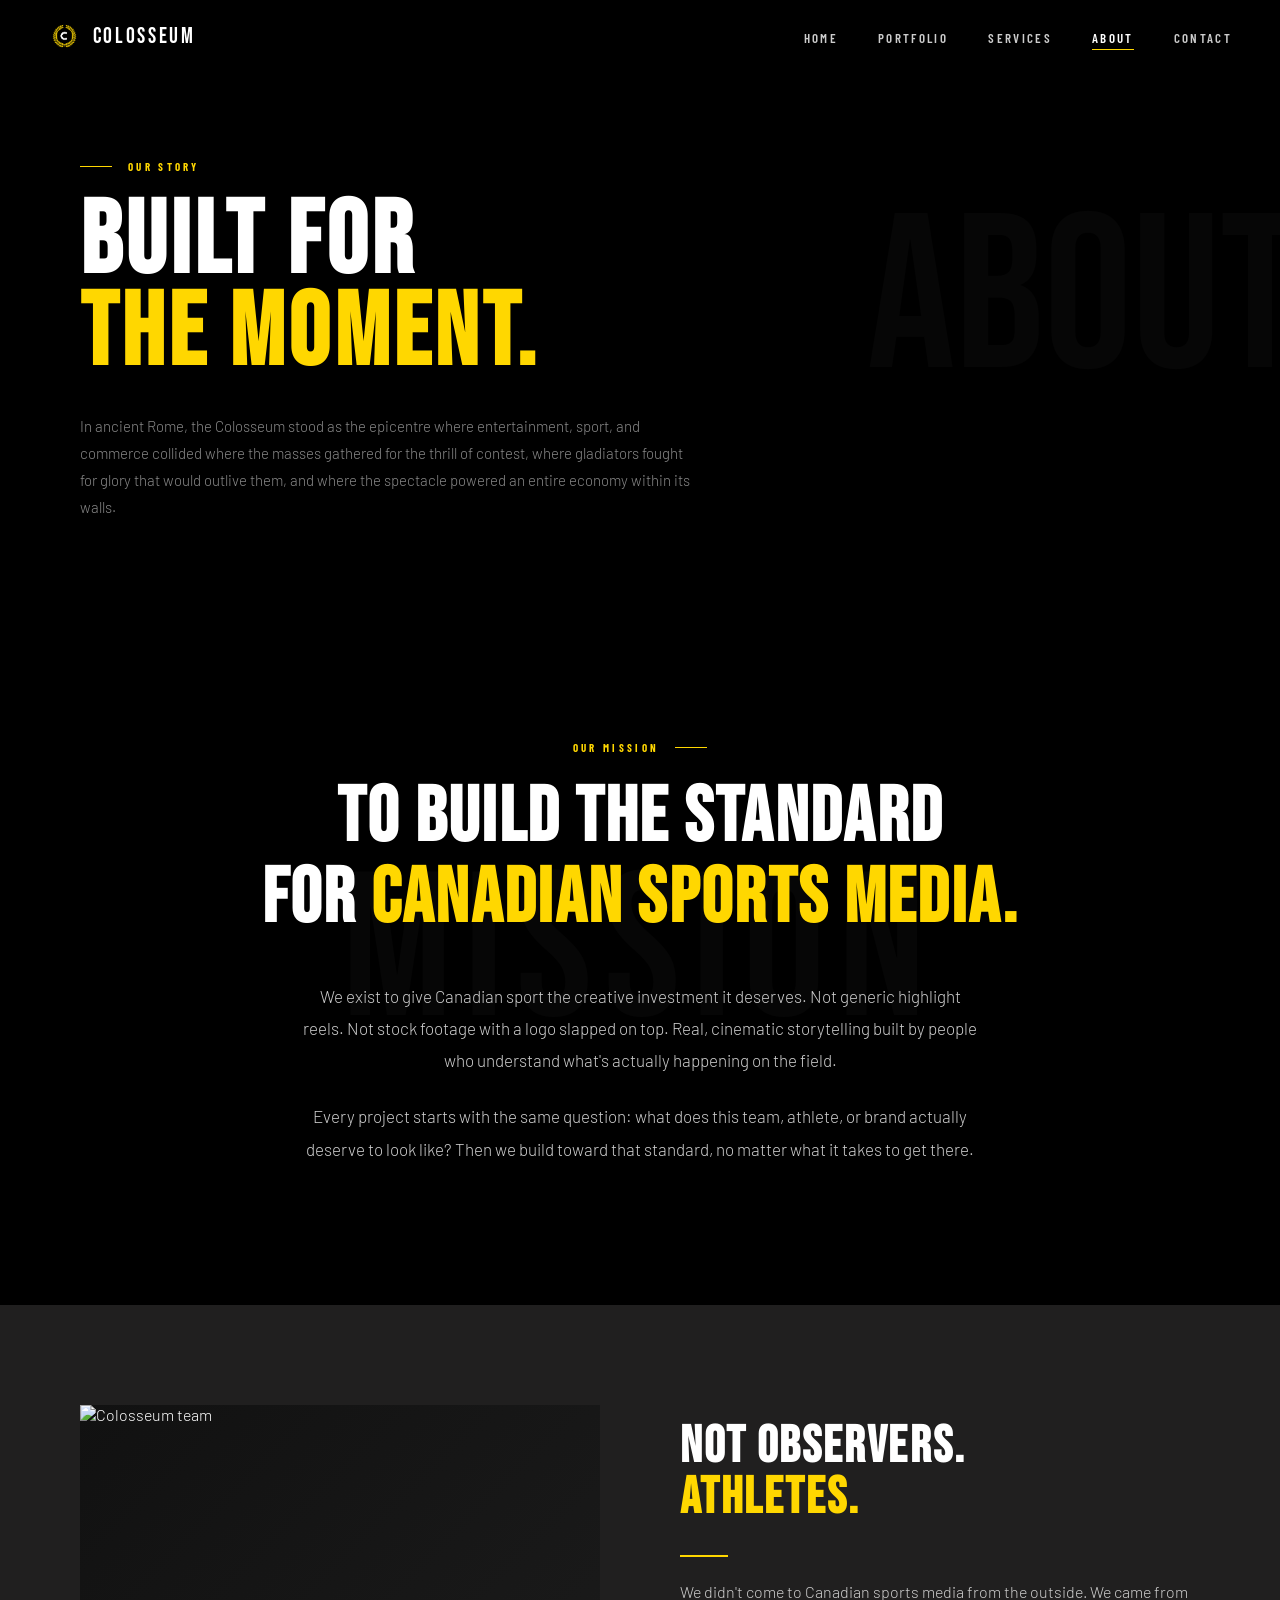
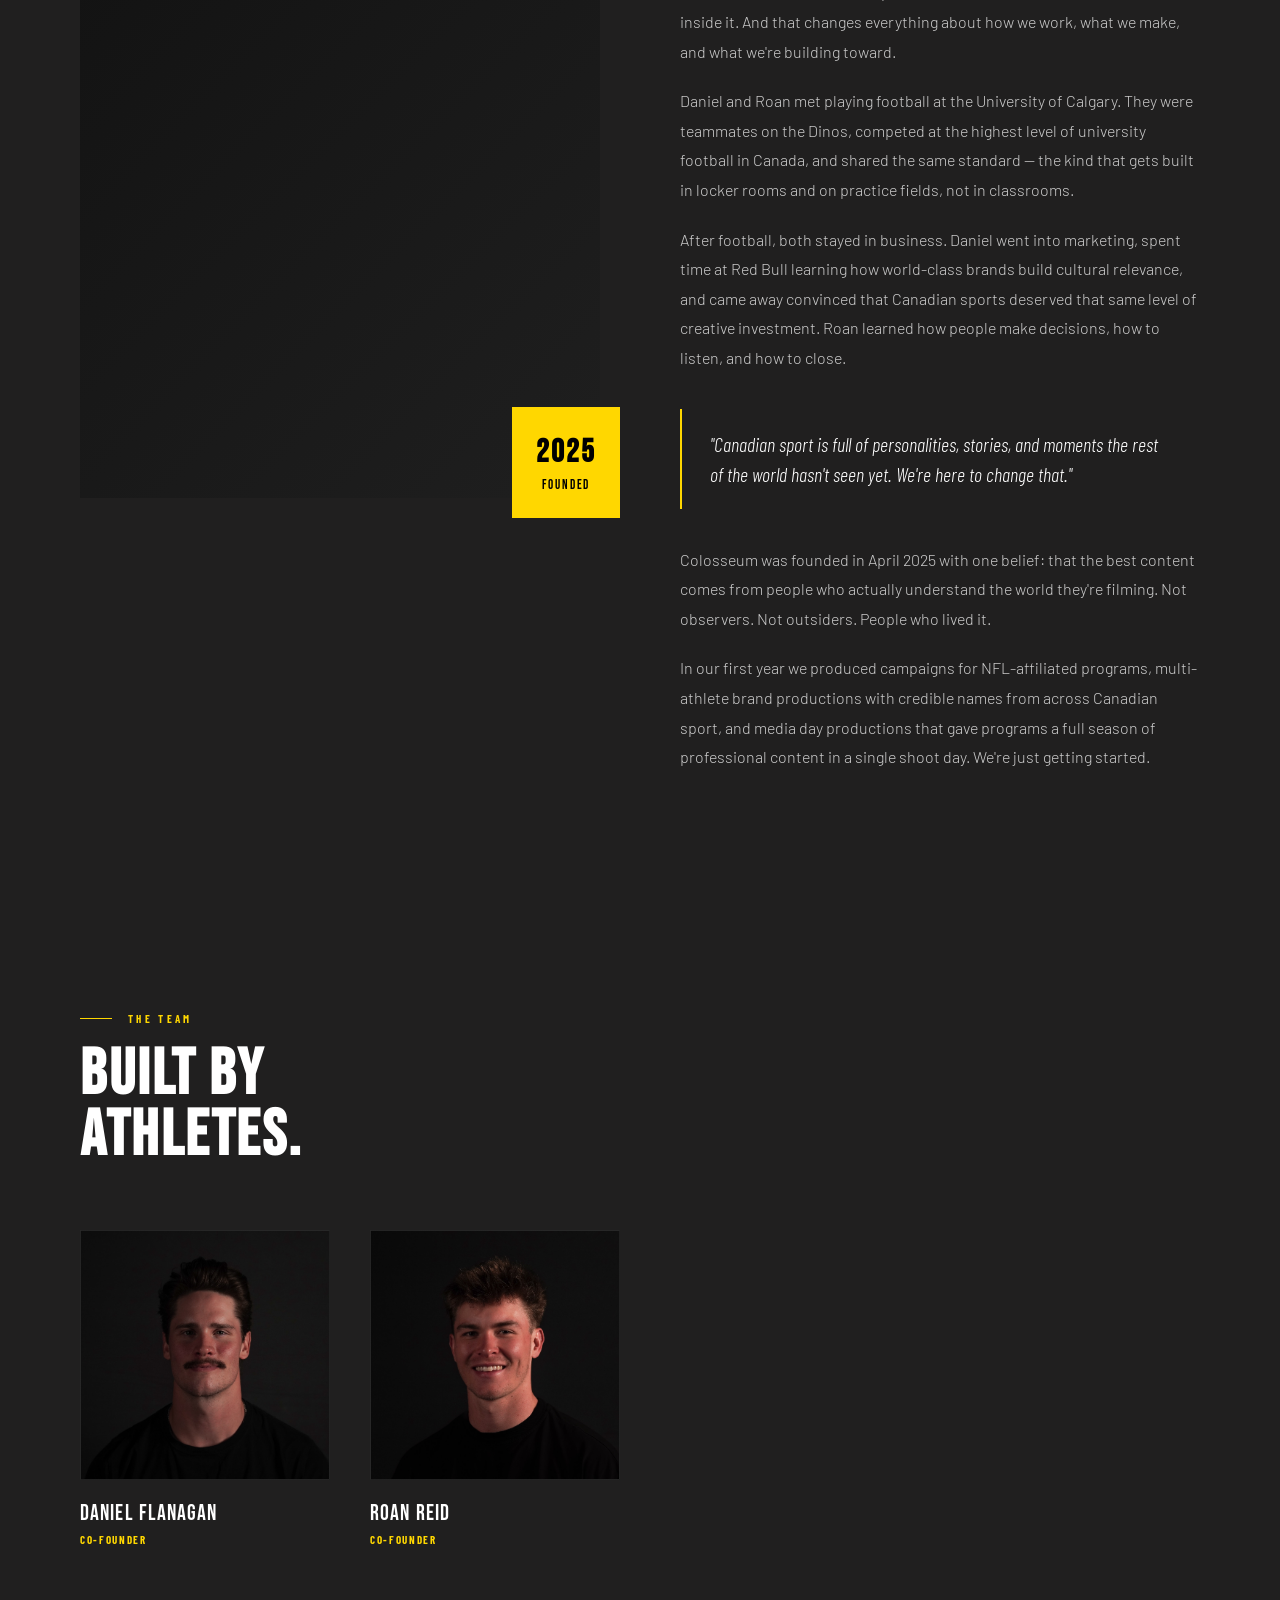
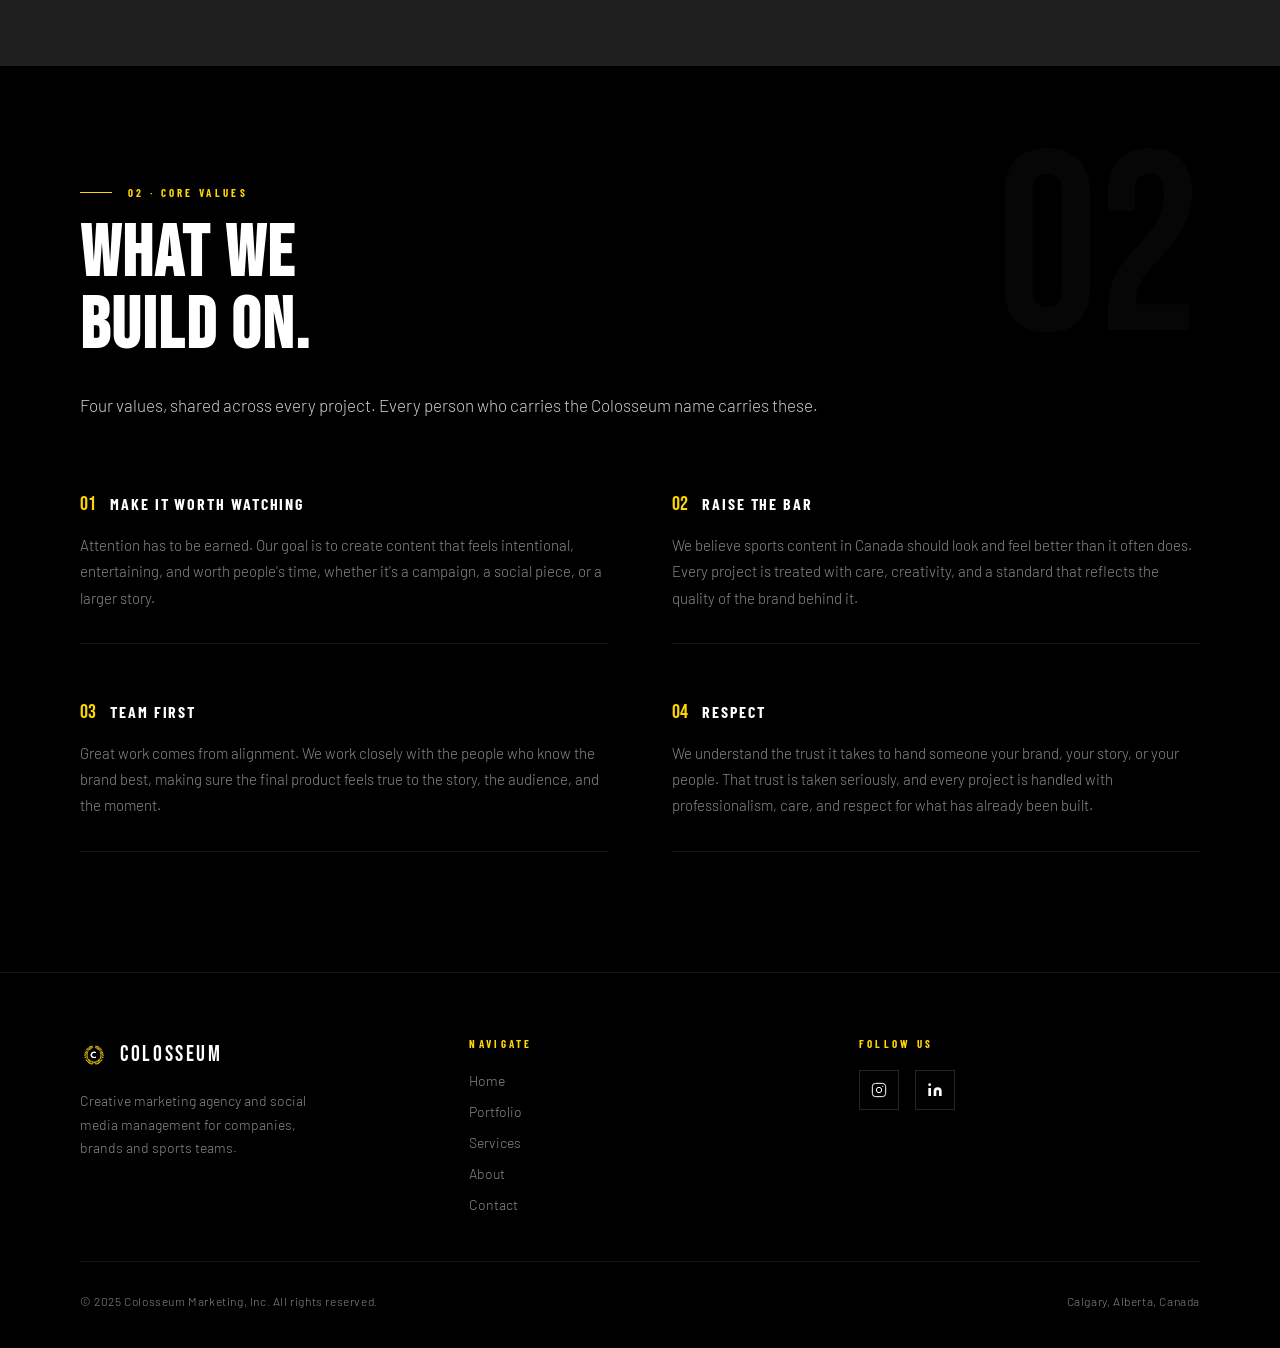
==== commit b57d4cb6: "Update about.html" ====
--- a/about.html
+++ b/about.html
@@ -192,7 +192,7 @@
   <section class="page-hero">
     <div class="section-label page-hero-label">Our Story</div>
     <h1>BUILT FOR<br><span>THE MOMENT.</span></h1>
-    <p class="page-hero-tagline">In ancient Rome, the Colosseum stood as the epicenter where entertainment, sport, and commerce collided — where the masses gathered for the thrill of contest, where gladiators fought for glory that would outlive them, and where the spectacle powered an entire economy within its walls.</p>
+    <p class="page-hero-tagline">In ancient Rome, the Colosseum stood as the epicentre where entertainment, sport, and commerce collided where the masses gathered for the thrill of contest, where gladiators fought for glory that would outlive them, and where the spectacle powered an entire economy within its walls.</p>
   </section>
 
   <!-- OUR MISSION -->
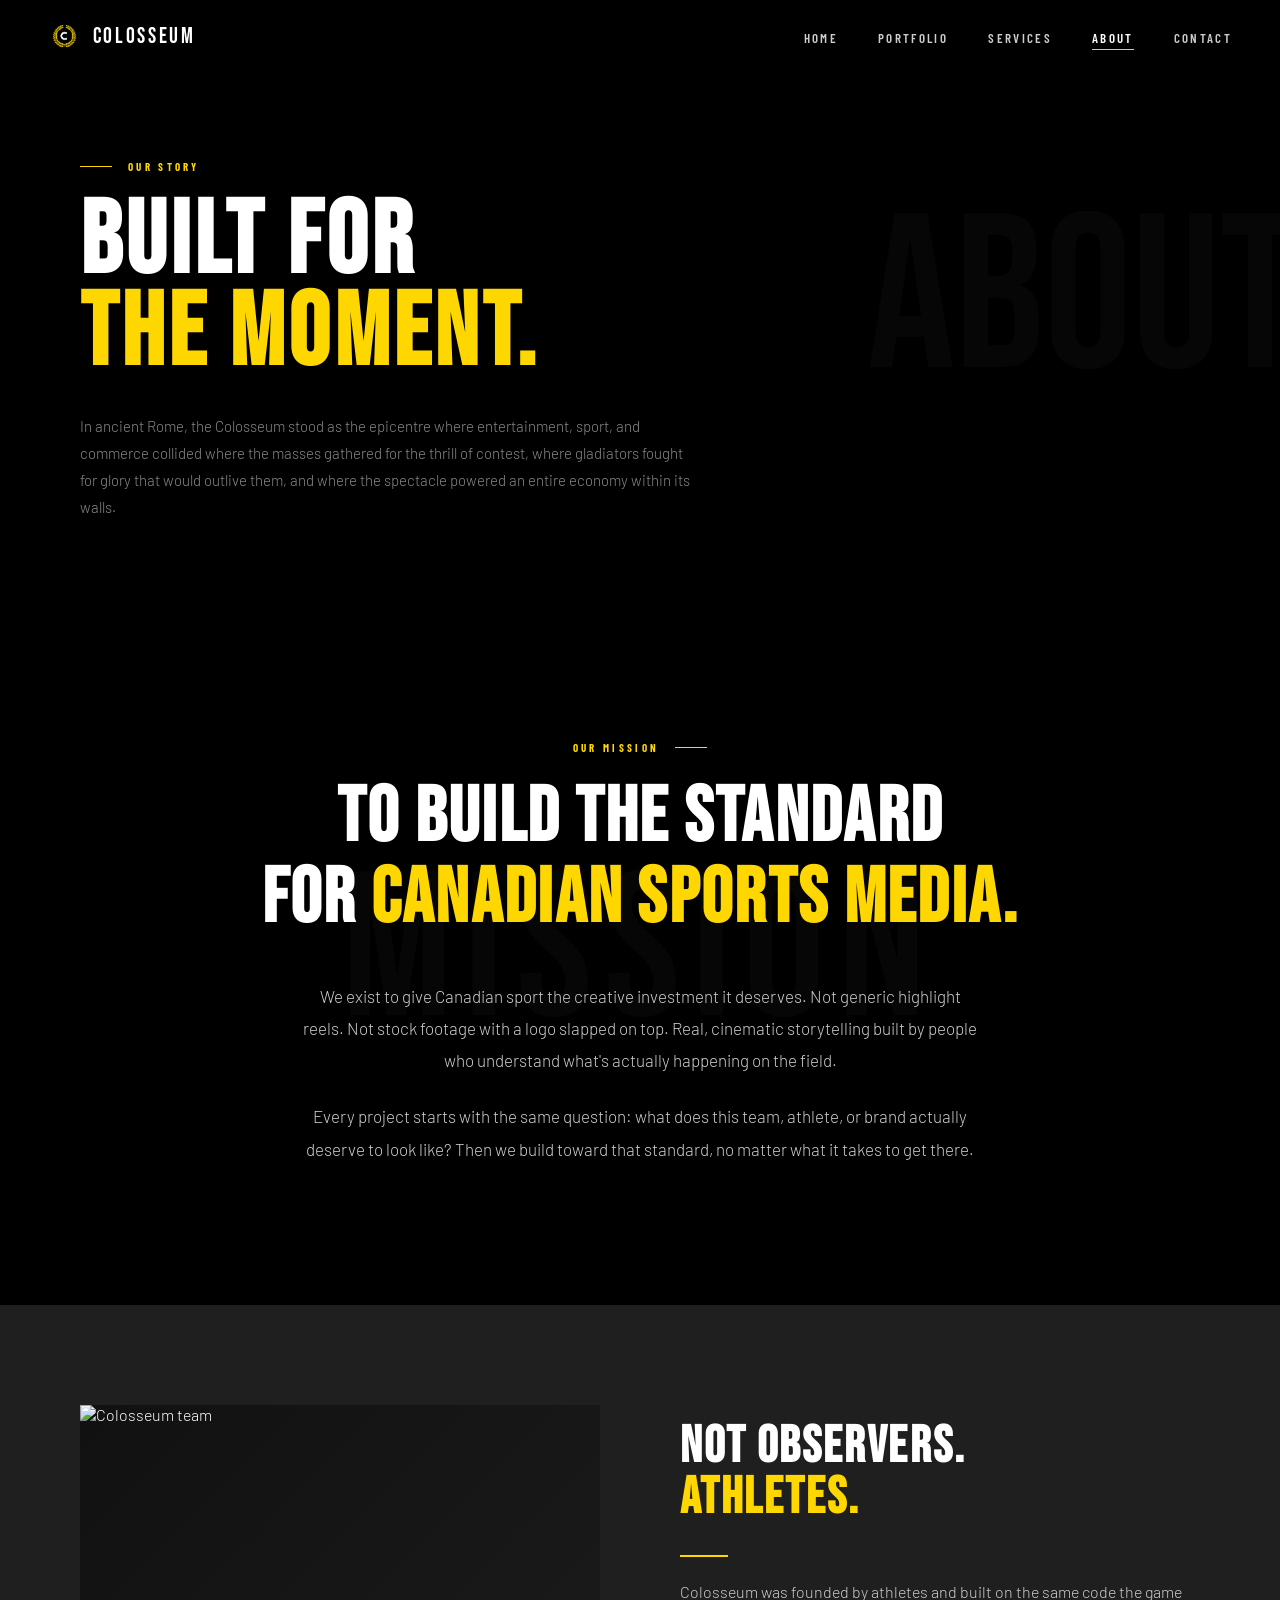
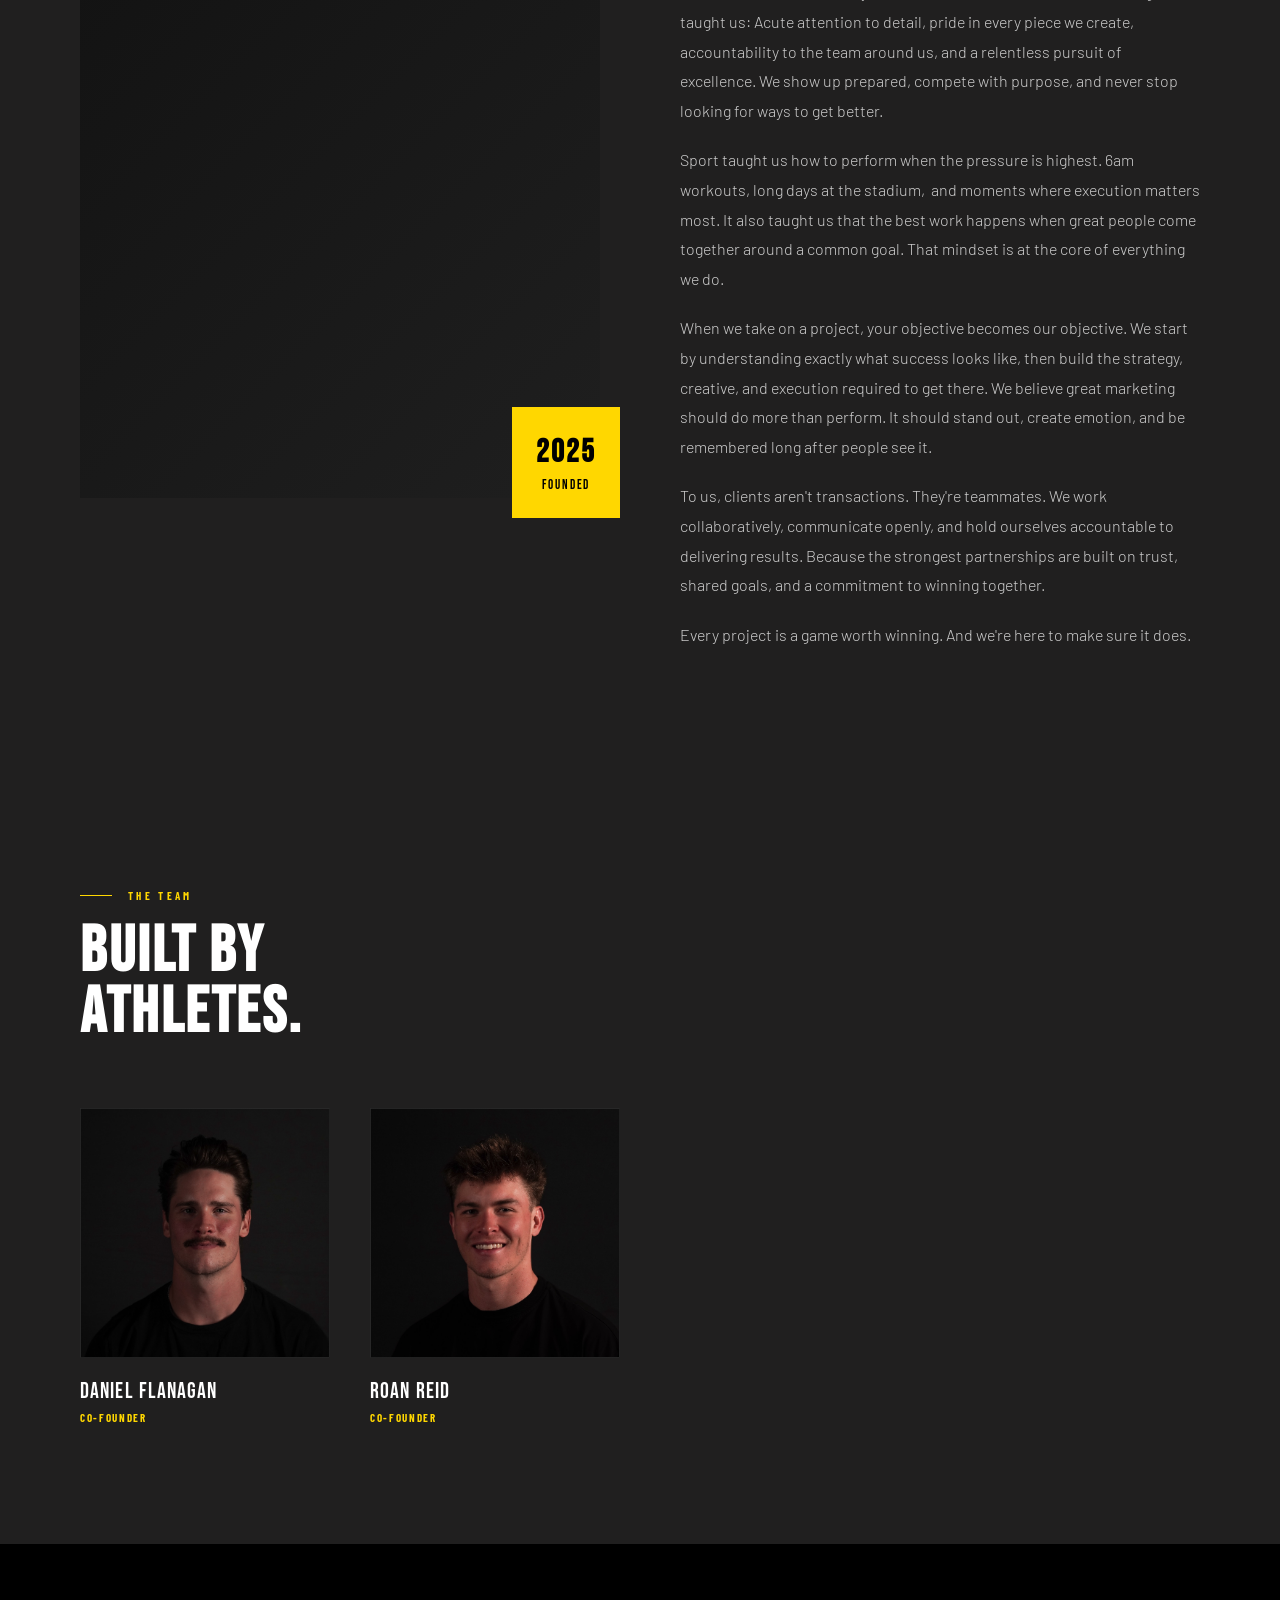
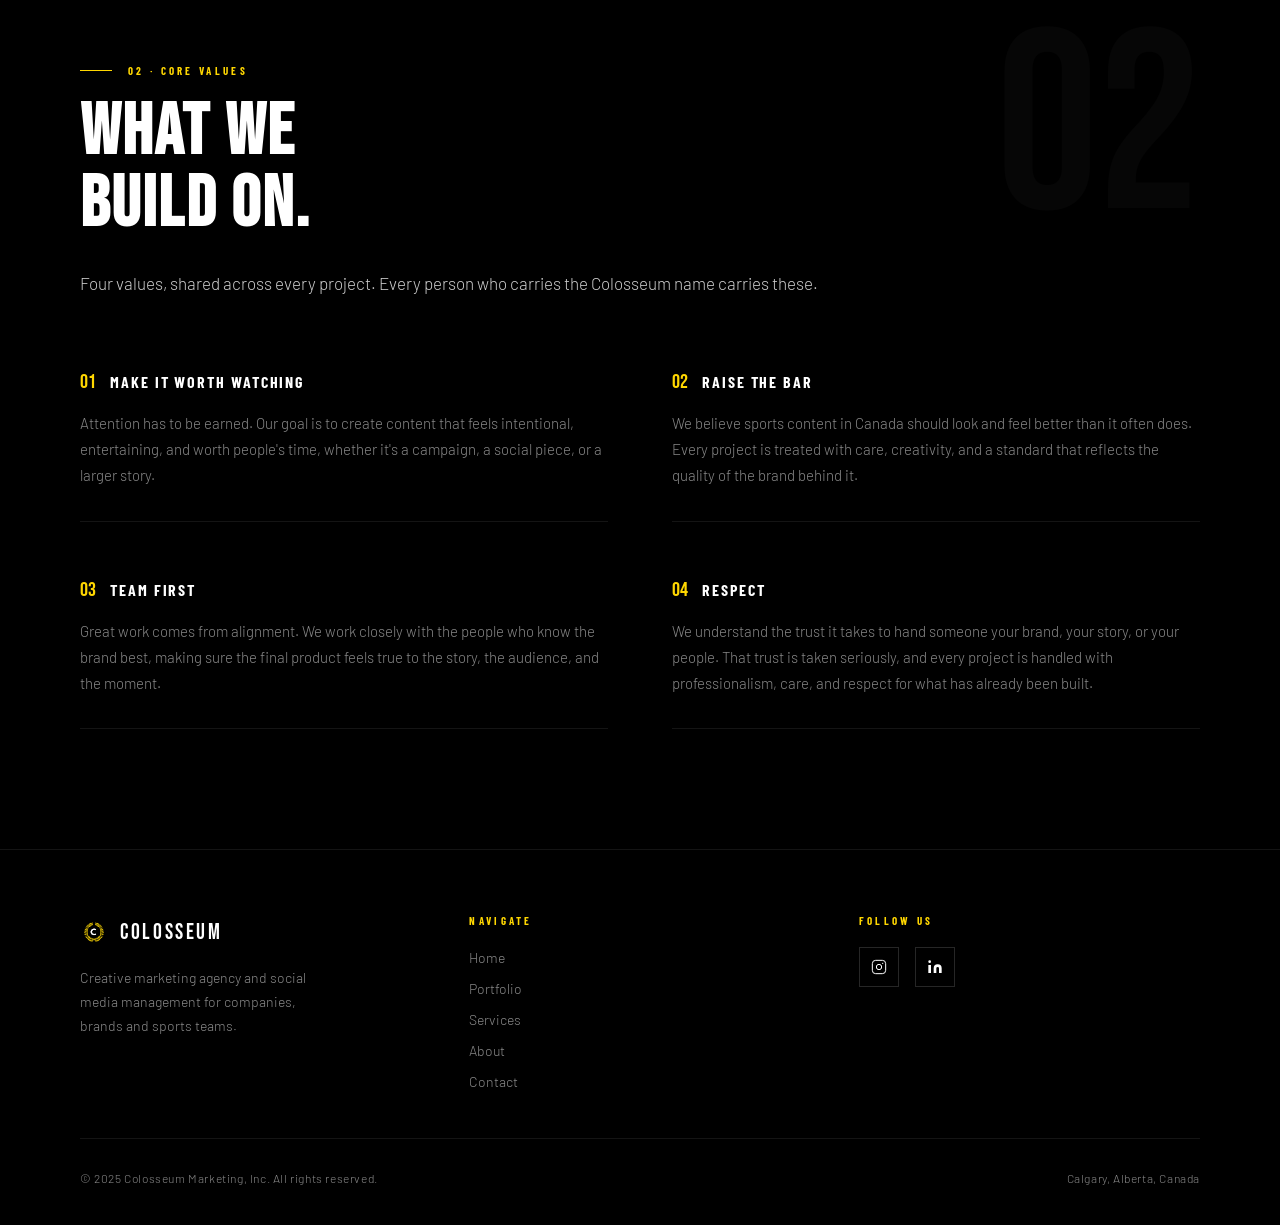
==== commit 16dc827a: "Update about.html" ====
--- a/about.html
+++ b/about.html
@@ -219,14 +219,11 @@
       <div class="story-content reveal reveal-delay-1">
         <h2>NOT OBSERVERS.<br><span>ATHLETES.</span></h2>
         <div class="gold-line"></div>
-        <p>We didn't come to Canadian sports media from the outside. We came from inside it. And that changes everything about how we work, what we make, and what we're building toward.</p>
-        <p>Daniel and Roan met playing football at the University of Calgary. They were teammates on the Dinos, competed at the highest level of university football in Canada, and shared the same standard — the kind that gets built in locker rooms and on practice fields, not in classrooms.</p>
-        <p>After football, both stayed in business. Daniel went into marketing, spent time at Red Bull learning how world-class brands build cultural relevance, and came away convinced that Canadian sports deserved that same level of creative investment. Roan learned how people make decisions, how to listen, and how to close.</p>
-        <div class="story-quote">
-          <p>"Canadian sport is full of personalities, stories, and moments the rest of the world hasn't seen yet. We're here to change that."</p>
-        </div>
-        <p>Colosseum was founded in April 2025 with one belief: that the best content comes from people who actually understand the world they're filming. Not observers. Not outsiders. People who lived it.</p>
-        <p>In our first year we produced campaigns for NFL-affiliated programs, multi-athlete brand productions with credible names from across Canadian sport, and media day productions that gave programs a full season of professional content in a single shoot day. We're just getting started.</p>
+        <p>Colosseum was founded by athletes and built on the same code the game taught us: Acute attention to detail, pride in every piece we create, accountability to the team around us, and a relentless pursuit of excellence. We show up prepared, compete with purpose, and never stop looking for ways to get better.</p>
+        <p>Sport taught us how to perform when the pressure is highest. 6am workouts, long days at the stadium,  and moments where execution matters most. It also taught us that the best work happens when great people come together around a common goal. That mindset is at the core of everything we do.</p>
+        <p>When we take on a project, your objective becomes our objective. We start by understanding exactly what success looks like, then build the strategy, creative, and execution required to get there. We believe great marketing should do more than perform. It should stand out, create emotion, and be remembered long after people see it.</p>
+        <p>To us, clients aren't transactions. They're teammates. We work collaboratively, communicate openly, and hold ourselves accountable to delivering results. Because the strongest partnerships are built on trust, shared goals, and a commitment to winning together.</p>
+        <p>Every project is a game worth winning. And we're here to make sure it does.</p>
       </div>
     </div>
   </section>
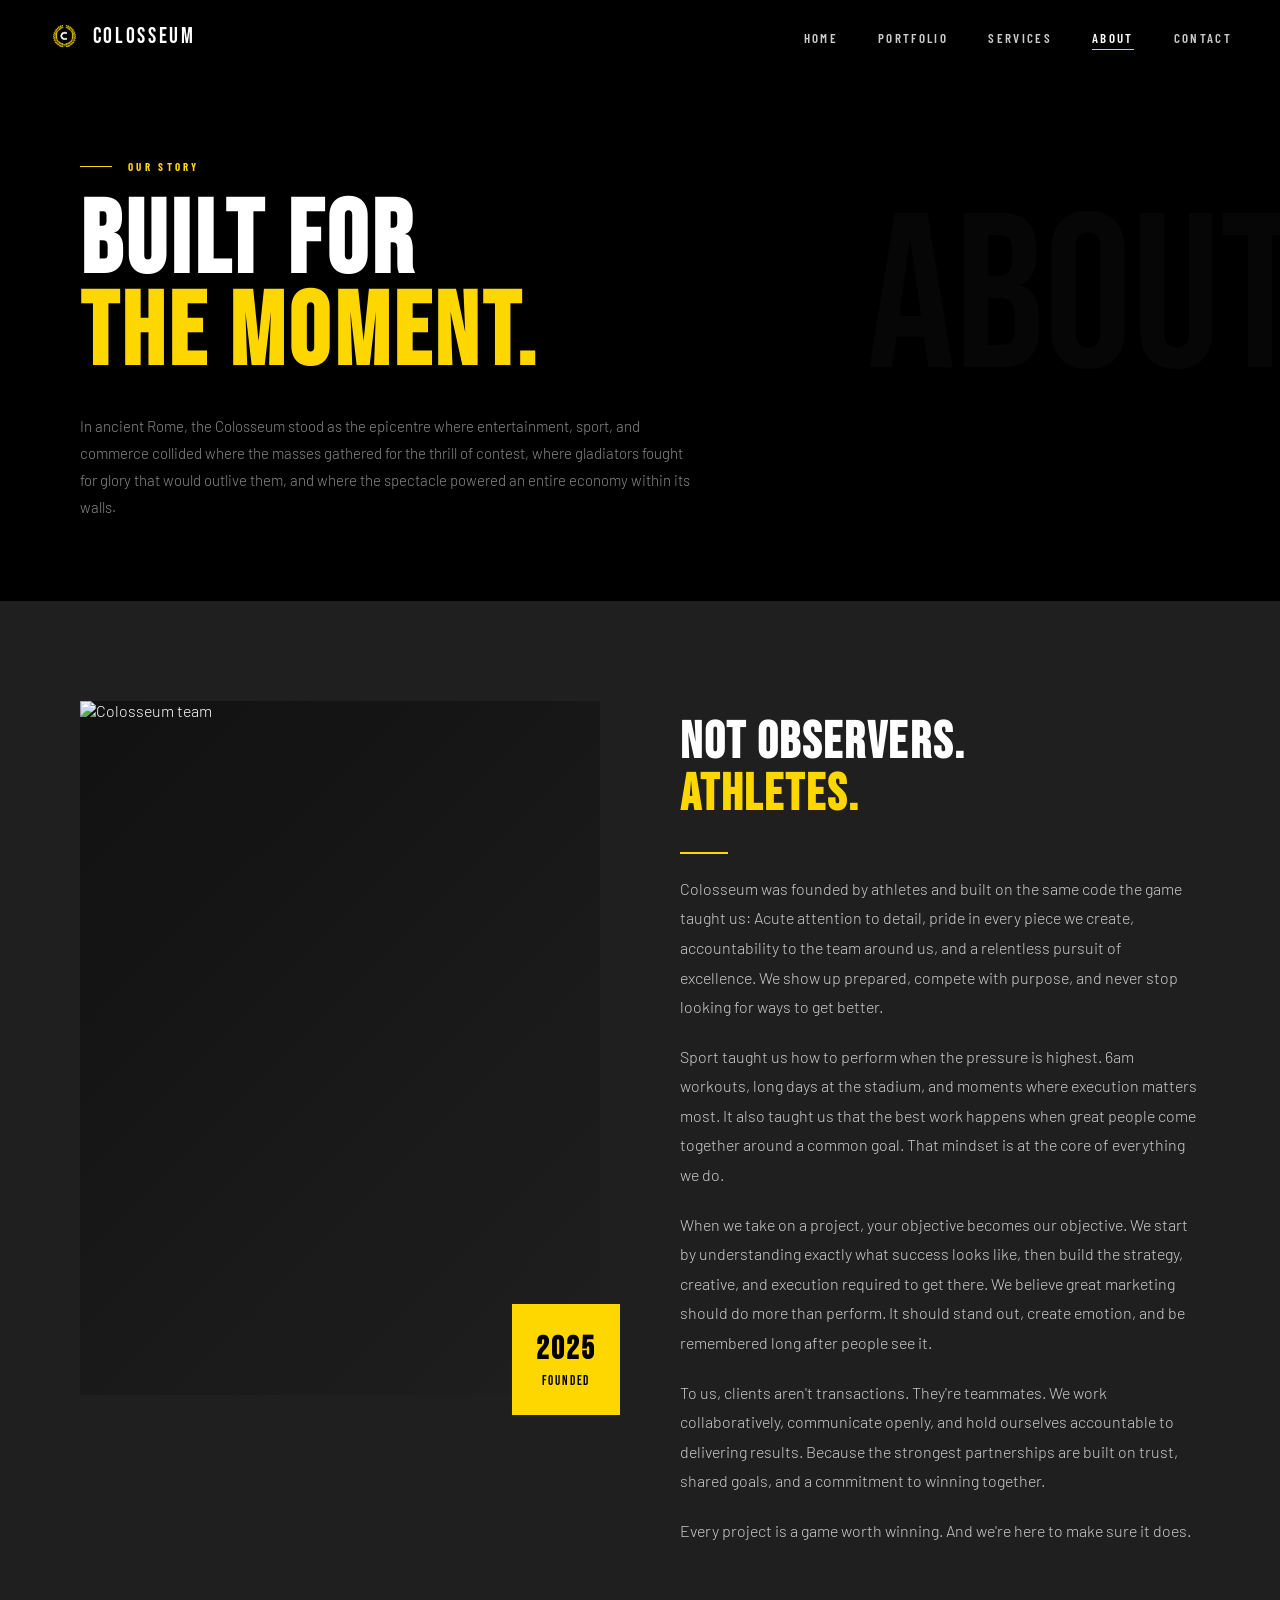
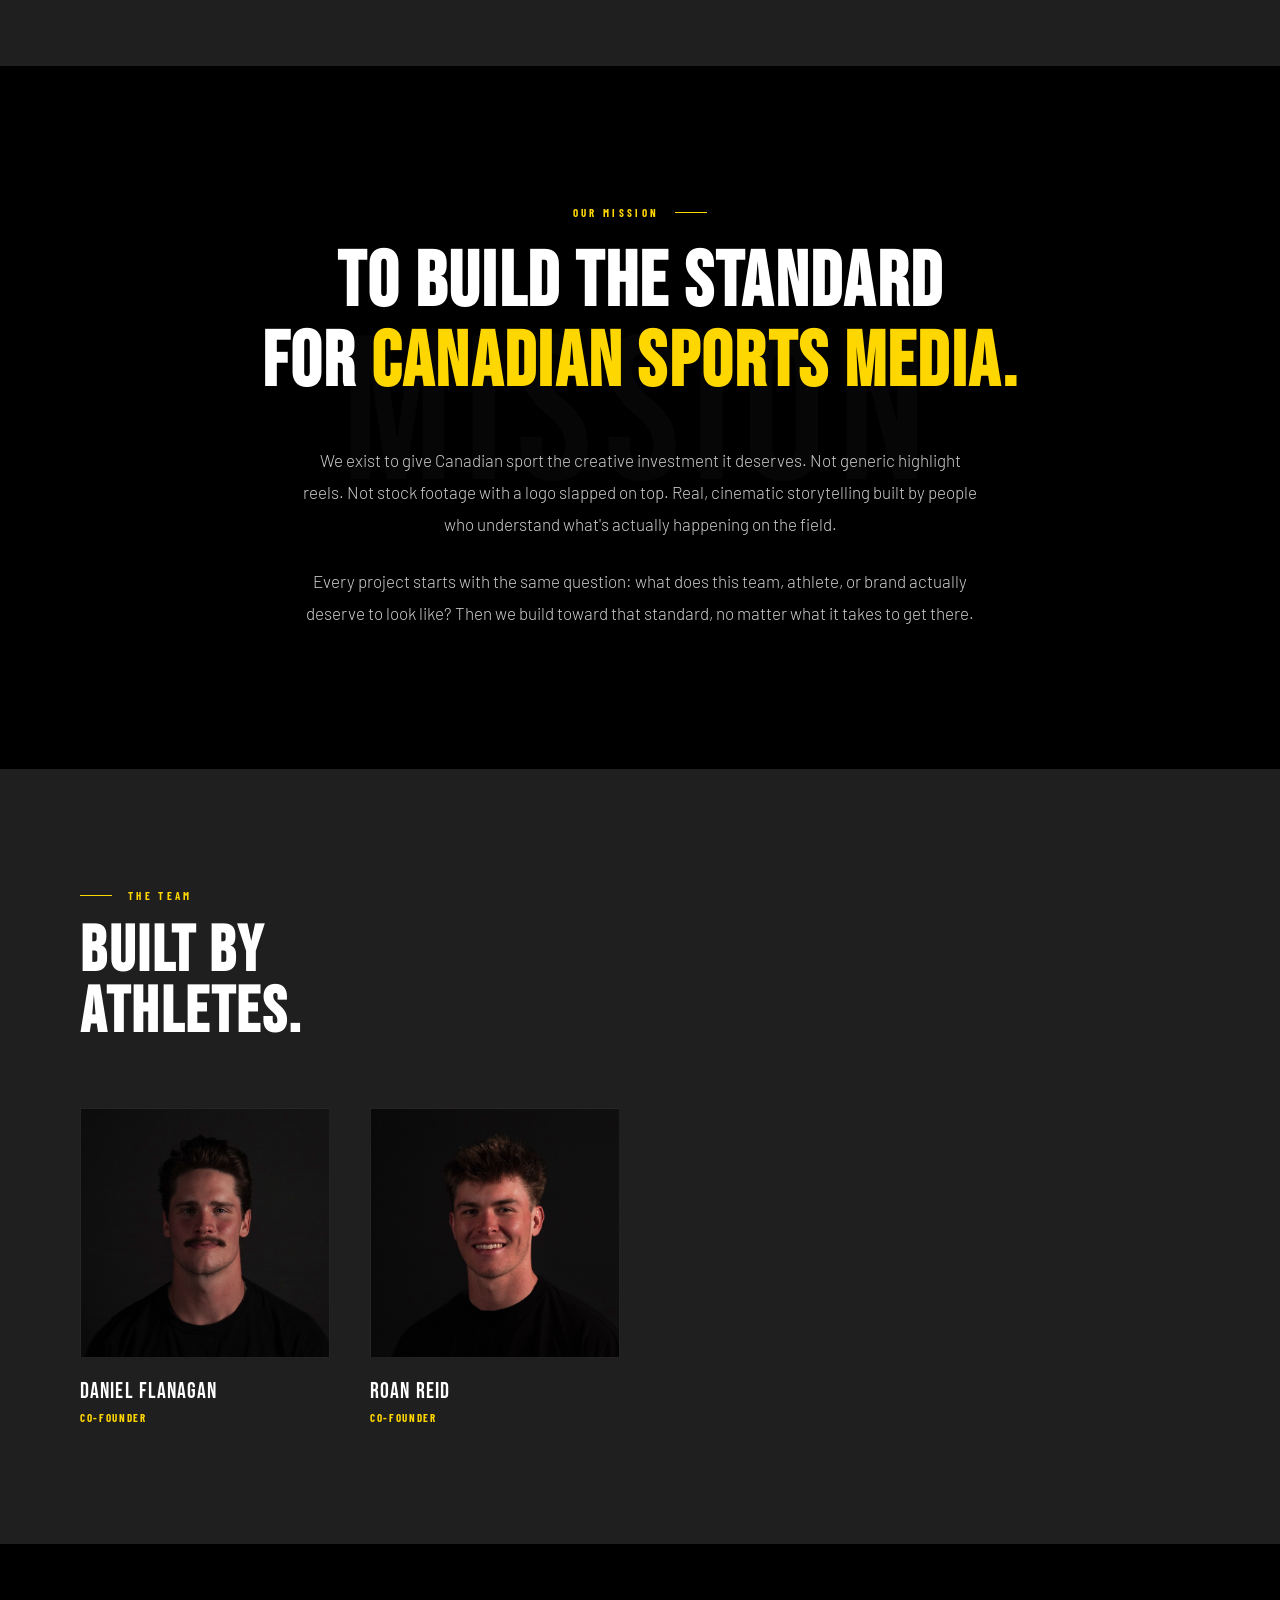
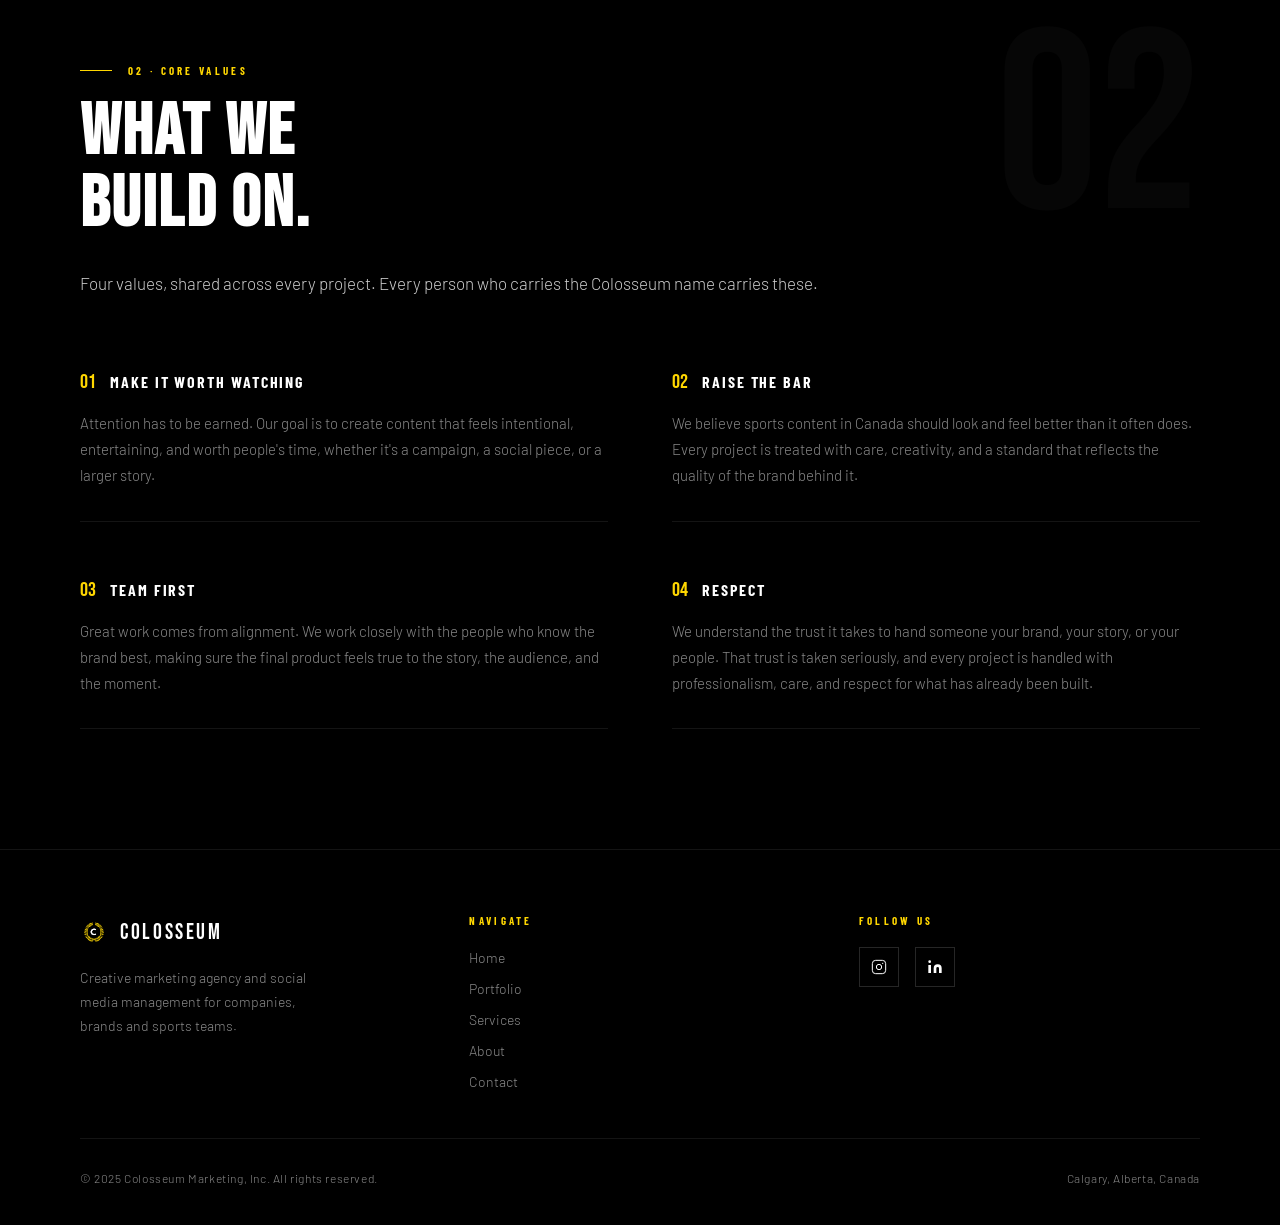
==== commit 54bbd2e1: "Update about.html" ====
--- a/about.html
+++ b/about.html
@@ -68,7 +68,7 @@
     .mission-copy p { margin-bottom: 24px; }
     .mission-copy p:last-child { margin-bottom: 0; }
 
-    /* TEAM — Ajax-style grid of headshots */
+    /* TEAM */
     .team-section { padding: 120px 80px; background: var(--dark); }
     .team-grid {
       display: grid;
@@ -195,6 +195,29 @@
     <p class="page-hero-tagline">In ancient Rome, the Colosseum stood as the epicentre where entertainment, sport, and commerce collided where the masses gathered for the thrill of contest, where gladiators fought for glory that would outlive them, and where the spectacle powered an entire economy within its walls.</p>
   </section>
 
+  <section class="story-section">
+    <div class="story-grid">
+      <div class="story-img-wrap reveal">
+        <div class="story-img">
+          <img src="images/team.jpg" alt="Colosseum team">
+        </div>
+        <div class="story-img-badge">
+          <strong>2025</strong>
+          FOUNDED
+        </div>
+      </div>
+      <div class="story-content reveal reveal-delay-1">
+        <h2>NOT OBSERVERS.<br><span>ATHLETES.</span></h2>
+        <div class="gold-line"></div>
+        <p>Colosseum was founded by athletes and built on the same code the game taught us: Acute attention to detail, pride in every piece we create, accountability to the team around us, and a relentless pursuit of excellence. We show up prepared, compete with purpose, and never stop looking for ways to get better.</p>
+        <p>Sport taught us how to perform when the pressure is highest. 6am workouts, long days at the stadium,  and moments where execution matters most. It also taught us that the best work happens when great people come together around a common goal. That mindset is at the core of everything we do.</p>
+        <p>When we take on a project, your objective becomes our objective. We start by understanding exactly what success looks like, then build the strategy, creative, and execution required to get there. We believe great marketing should do more than perform. It should stand out, create emotion, and be remembered long after people see it.</p>
+        <p>To us, clients aren't transactions. They're teammates. We work collaboratively, communicate openly, and hold ourselves accountable to delivering results. Because the strongest partnerships are built on trust, shared goals, and a commitment to winning together.</p>
+        <p>Every project is a game worth winning. And we're here to make sure it does.</p>
+      </div>
+    </div>
+  </section>
+
   <!-- OUR MISSION -->
   <section class="mission-section">
     <div class="section-label reveal">Our Mission</div>
@@ -202,29 +225,6 @@
     <div class="mission-copy reveal reveal-delay-1">
       <p>We exist to give Canadian sport the creative investment it deserves. Not generic highlight reels. Not stock footage with a logo slapped on top. Real, cinematic storytelling built by people who understand what's actually happening on the field.</p>
       <p>Every project starts with the same question: what does this team, athlete, or brand actually deserve to look like? Then we build toward that standard, no matter what it takes to get there.</p>
-    </div>
-  </section>
-
-  <section class="story-section">
-    <div class="story-grid">
-      <div class="story-img-wrap reveal">
-        <div class="story-img">
-          <img src="images/team.jpg" alt="Colosseum team">
-        </div>
-        <div class="story-img-badge">
-          <strong>2025</strong>
-          FOUNDED
-        </div>
-      </div>
-      <div class="story-content reveal reveal-delay-1">
-        <h2>NOT OBSERVERS.<br><span>ATHLETES.</span></h2>
-        <div class="gold-line"></div>
-        <p>Colosseum was founded by athletes and built on the same code the game taught us: Acute attention to detail, pride in every piece we create, accountability to the team around us, and a relentless pursuit of excellence. We show up prepared, compete with purpose, and never stop looking for ways to get better.</p>
-        <p>Sport taught us how to perform when the pressure is highest. 6am workouts, long days at the stadium,  and moments where execution matters most. It also taught us that the best work happens when great people come together around a common goal. That mindset is at the core of everything we do.</p>
-        <p>When we take on a project, your objective becomes our objective. We start by understanding exactly what success looks like, then build the strategy, creative, and execution required to get there. We believe great marketing should do more than perform. It should stand out, create emotion, and be remembered long after people see it.</p>
-        <p>To us, clients aren't transactions. They're teammates. We work collaboratively, communicate openly, and hold ourselves accountable to delivering results. Because the strongest partnerships are built on trust, shared goals, and a commitment to winning together.</p>
-        <p>Every project is a game worth winning. And we're here to make sure it does.</p>
-      </div>
     </div>
   </section>
 
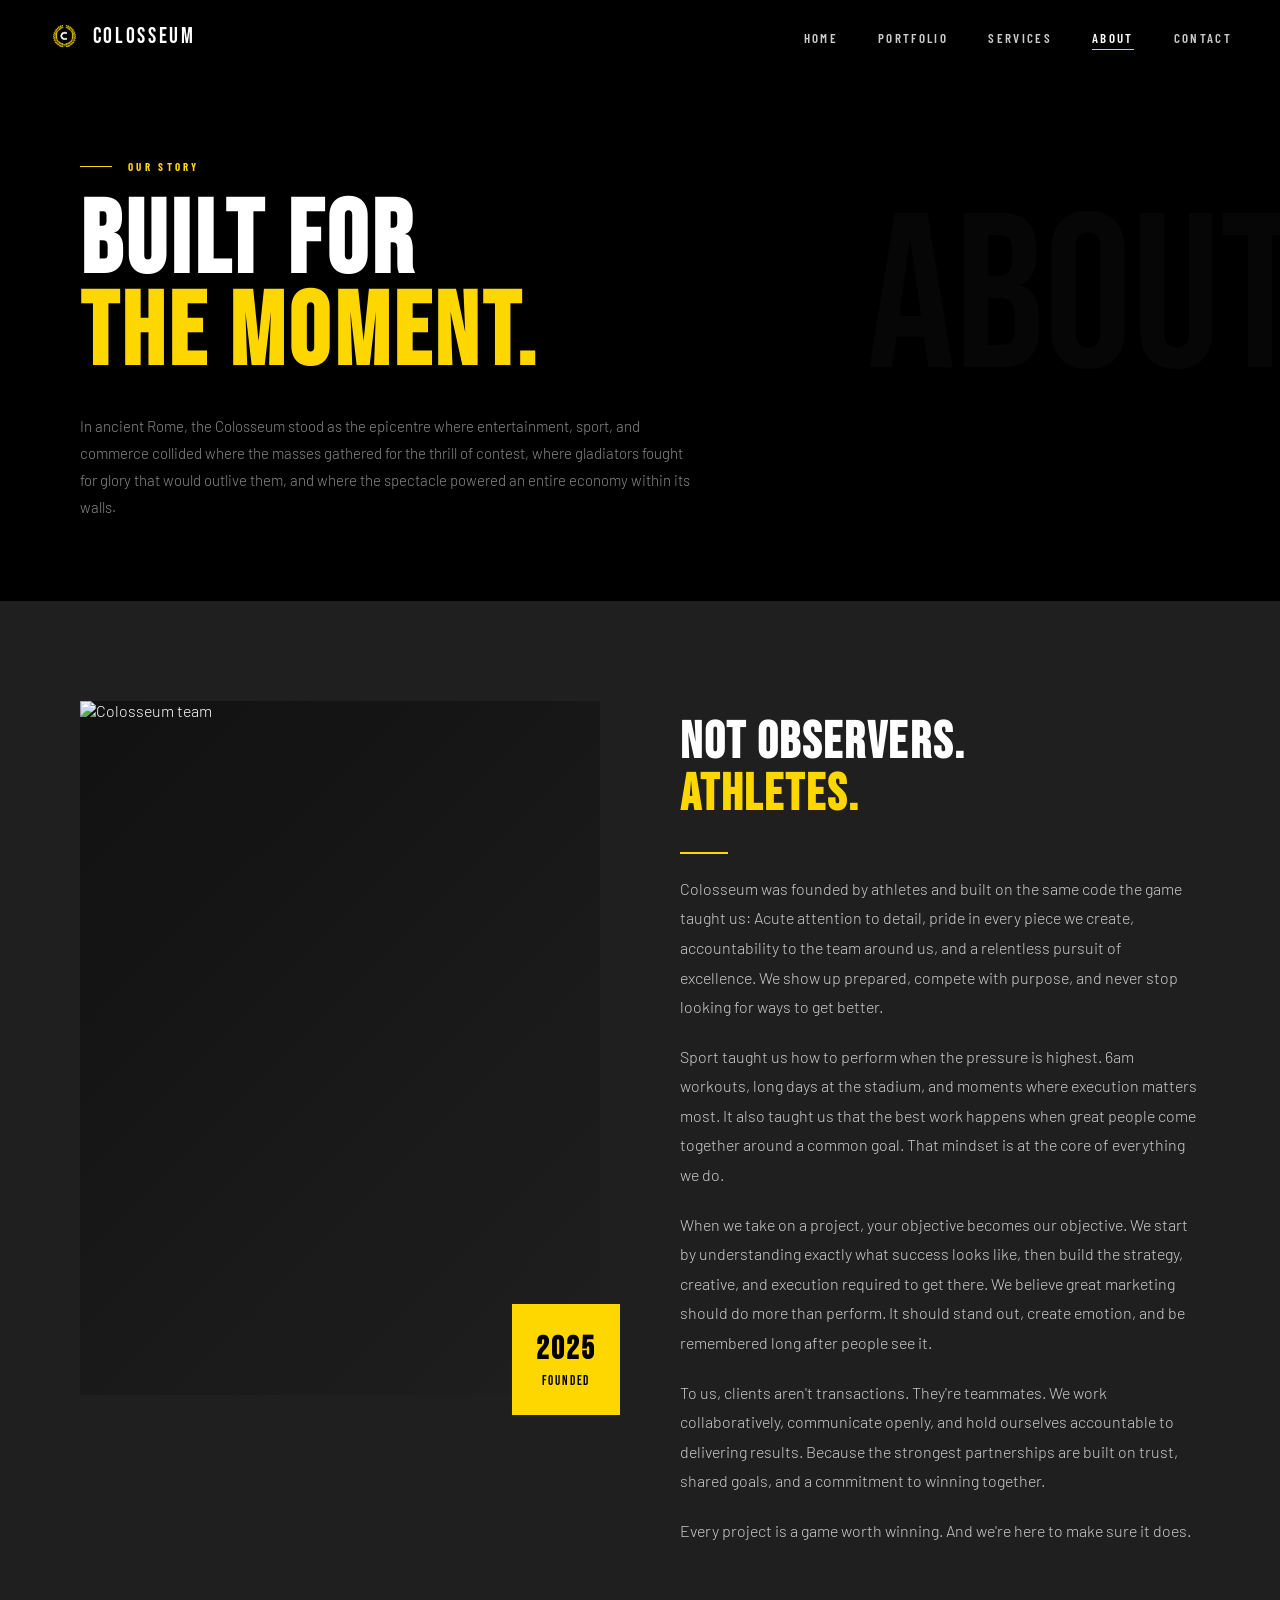
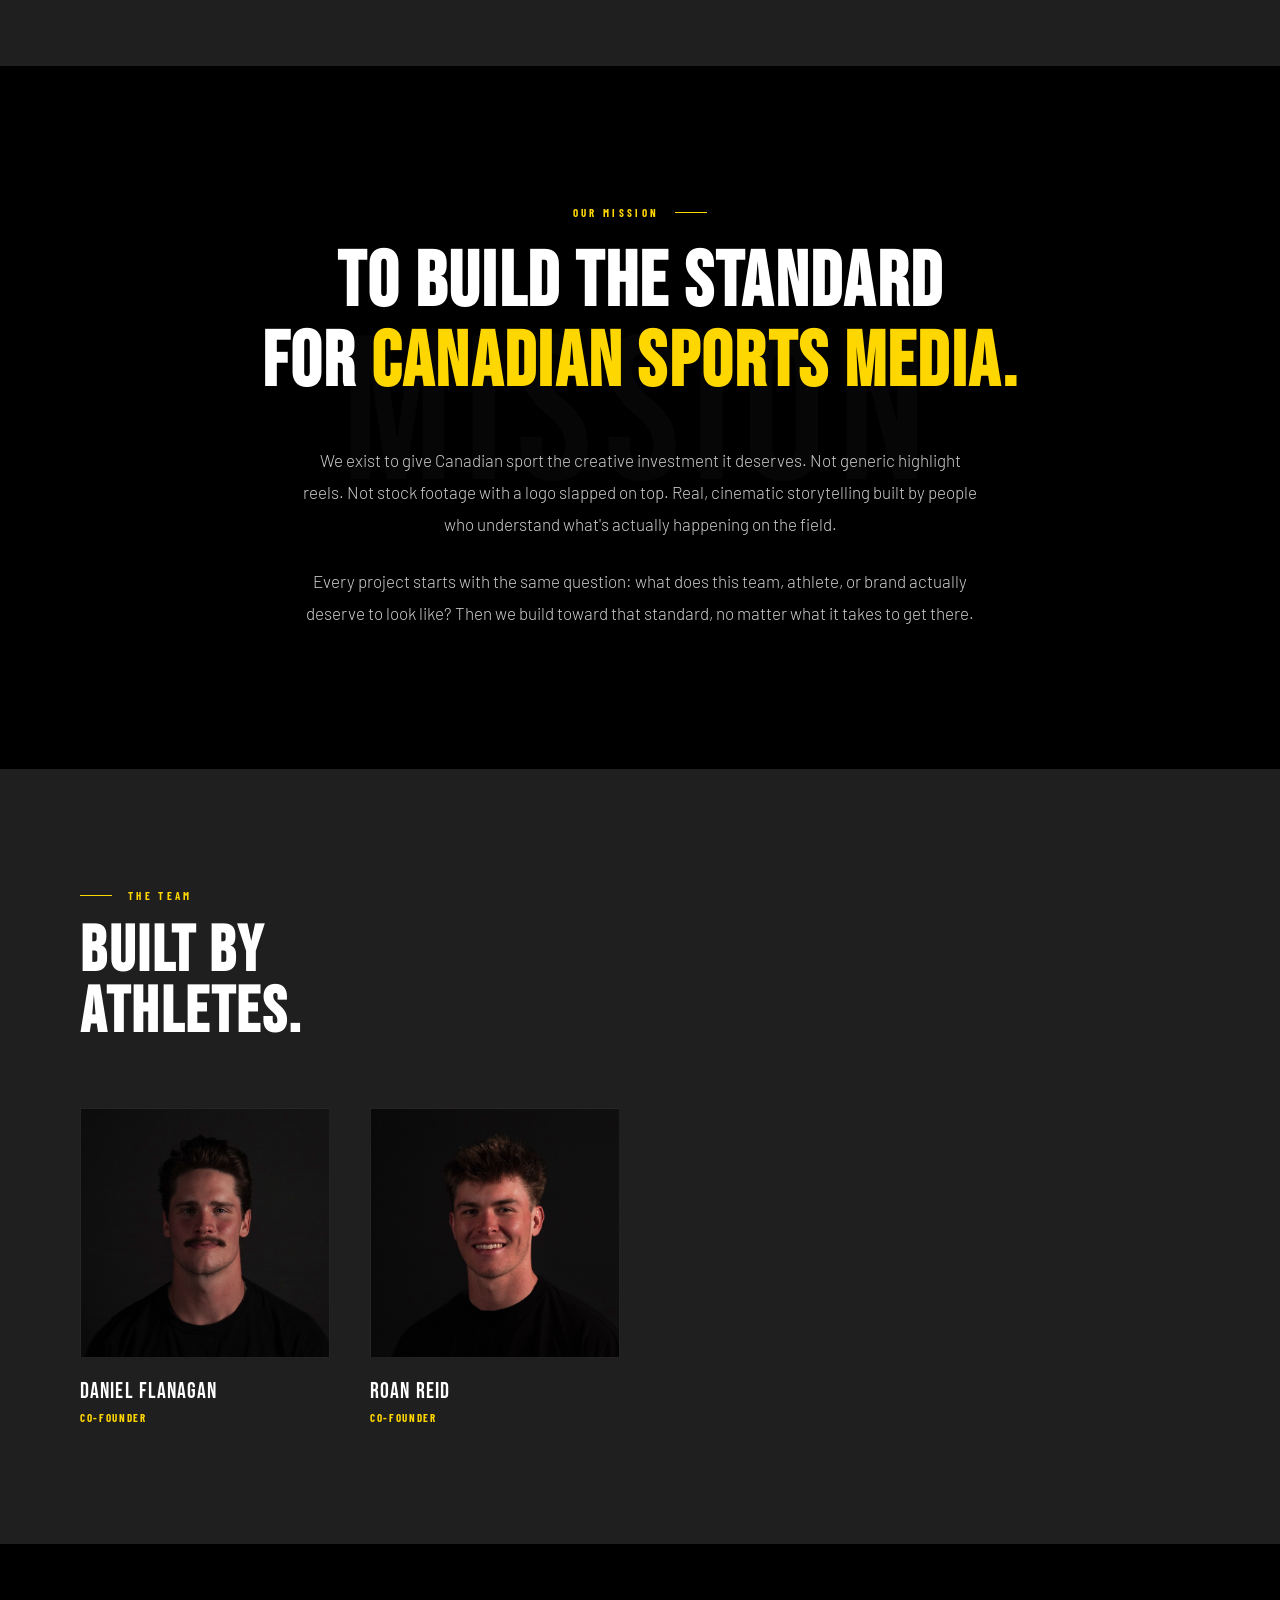
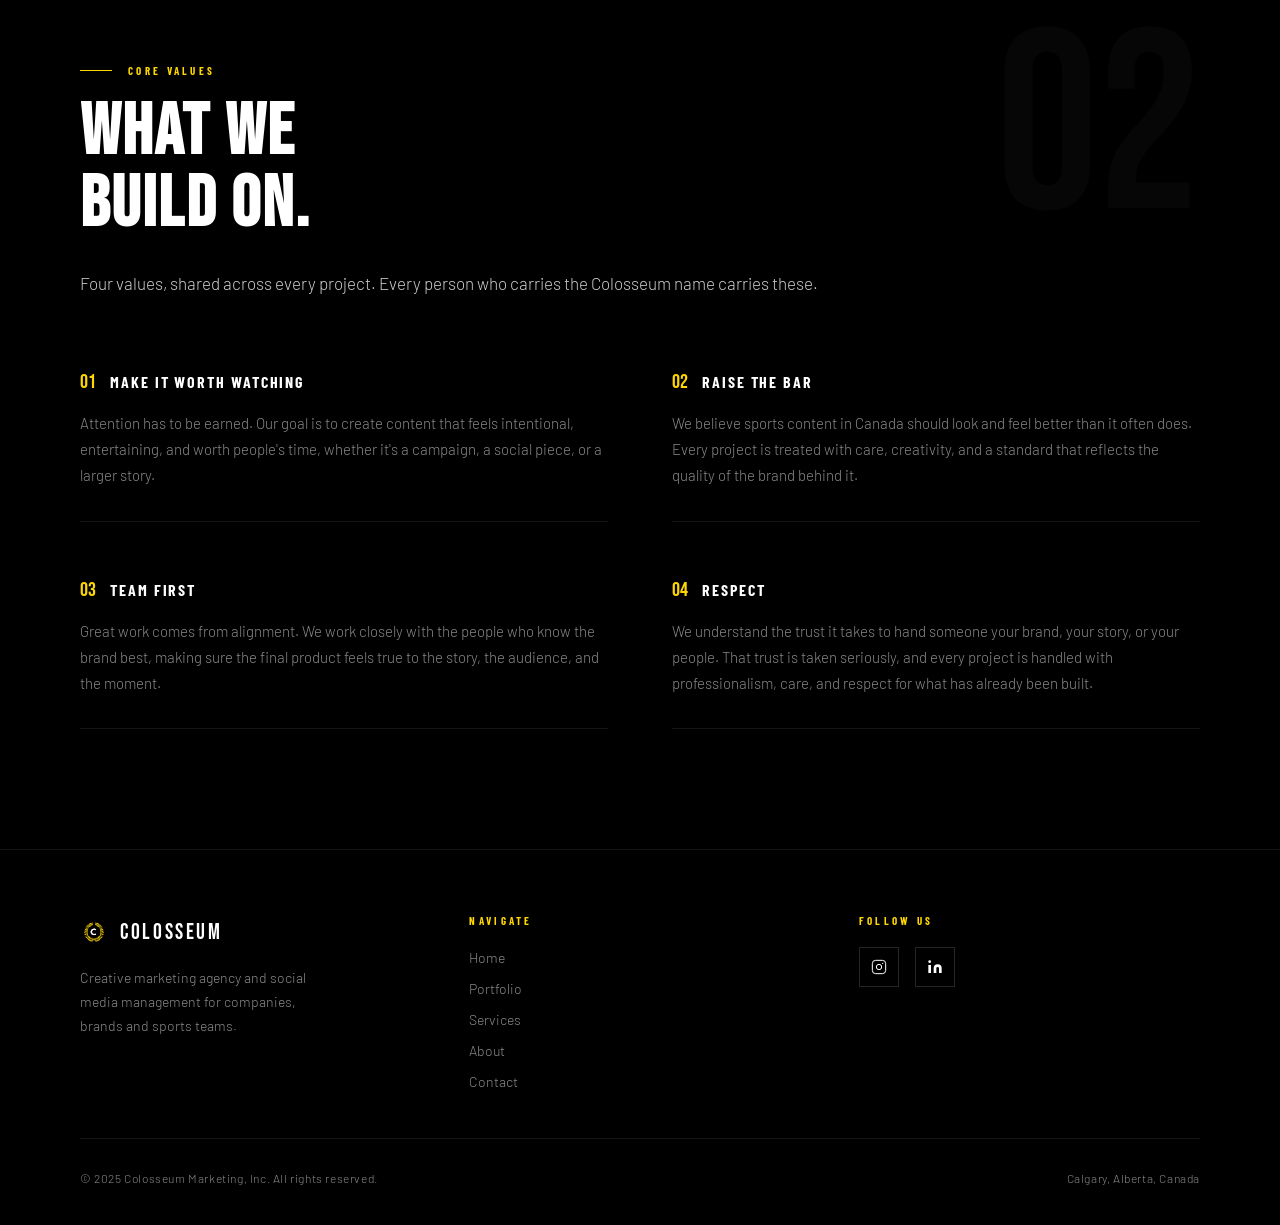
==== commit 2123f34c: "Update about.html" ====
--- a/about.html
+++ b/about.html
@@ -254,7 +254,7 @@
 
   <!-- CORE VALUES -->
   <section class="values-section">
-    <div class="section-label reveal">02 · Core Values</div>
+    <div class="section-label reveal">Core Values</div>
     <h2 class="values-headline reveal">WHAT WE<br>BUILD ON.</h2>
     <p class="values-intro reveal reveal-delay-1">Four values, shared across every project. Every person who carries the Colosseum name carries these.</p>
 
